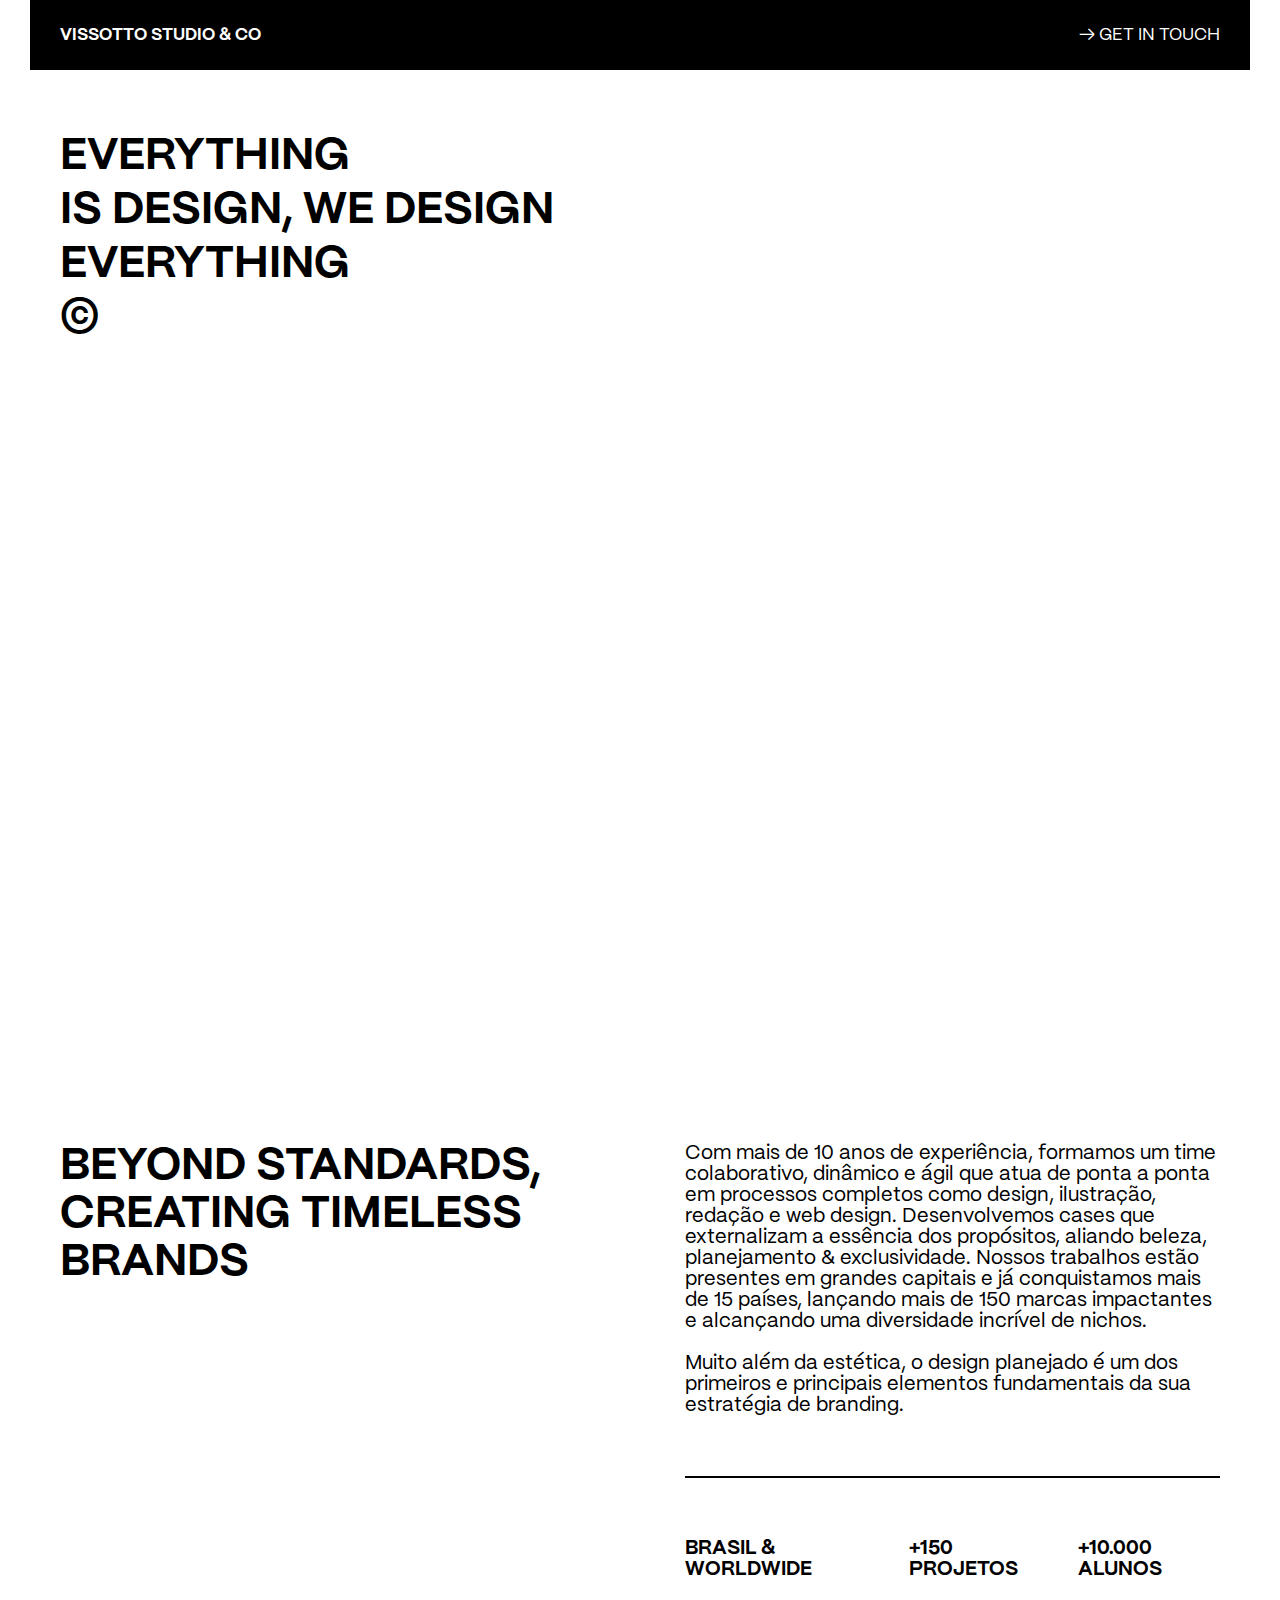
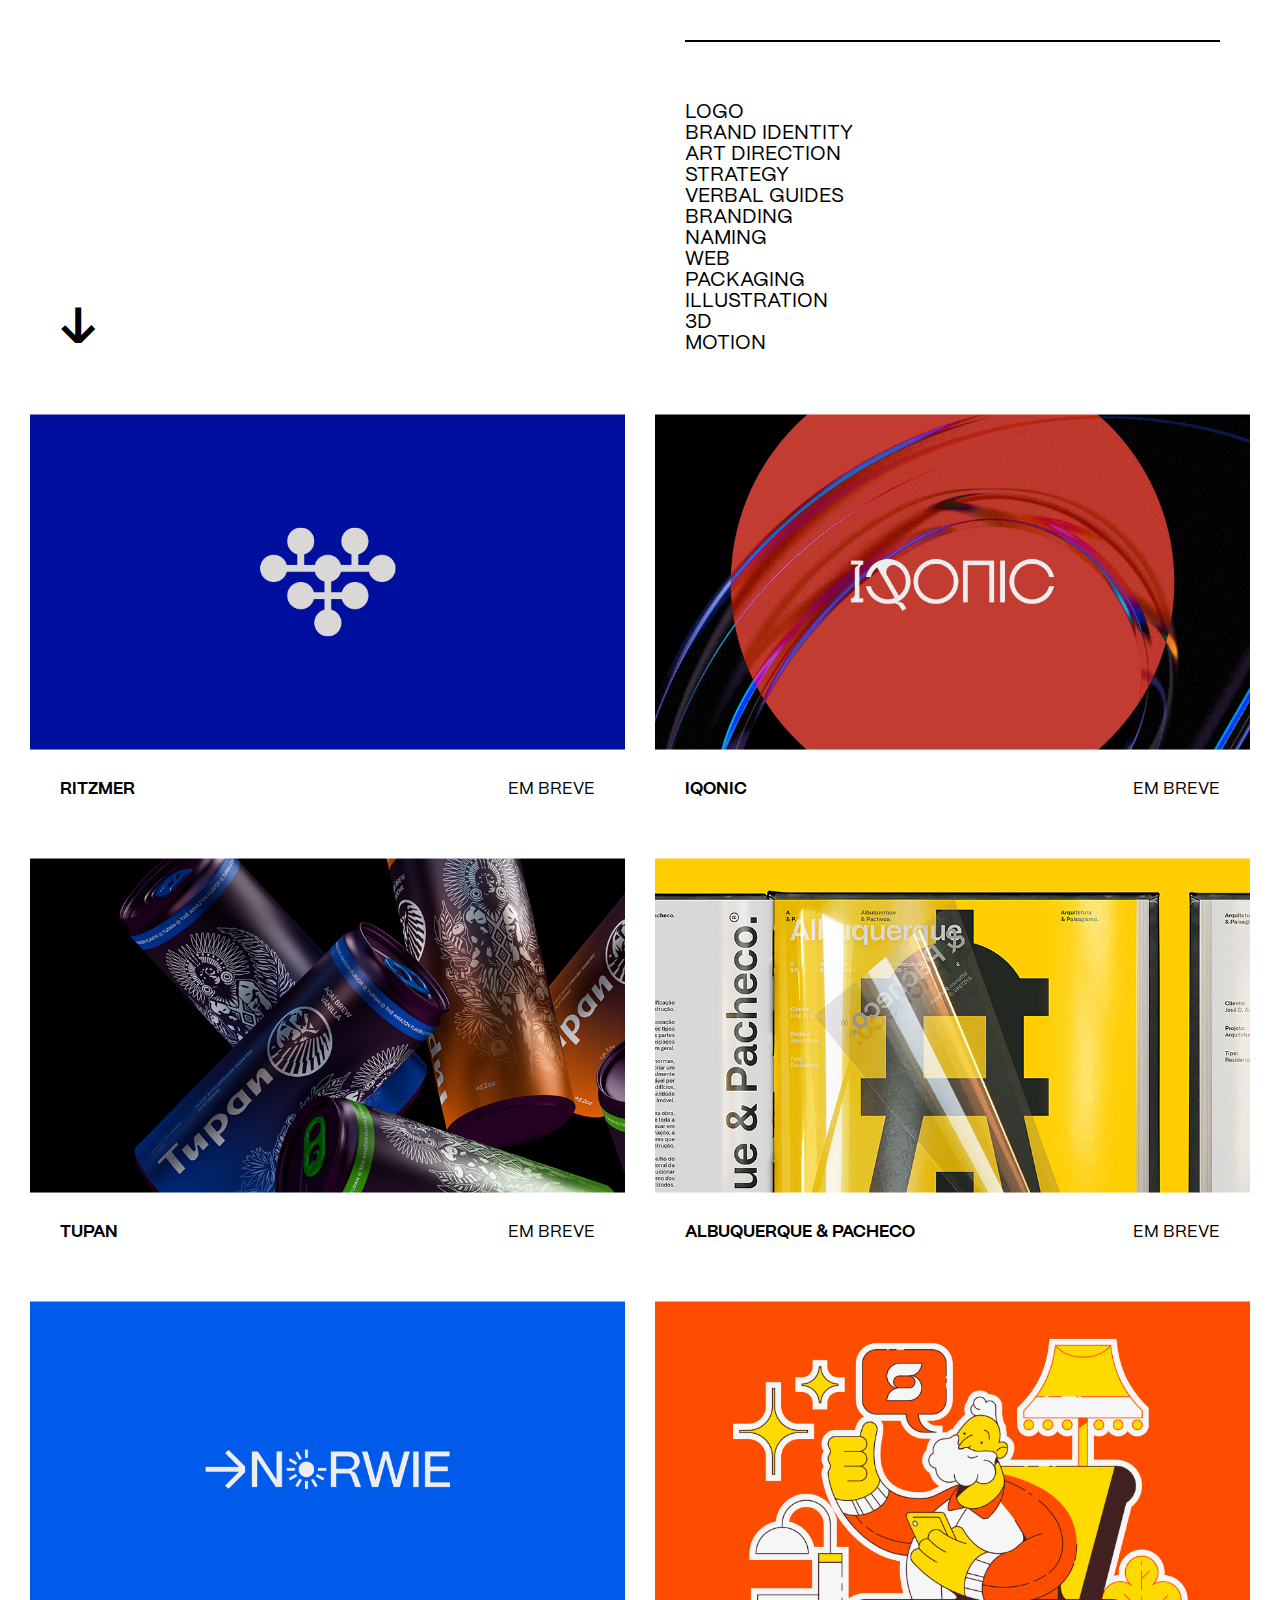
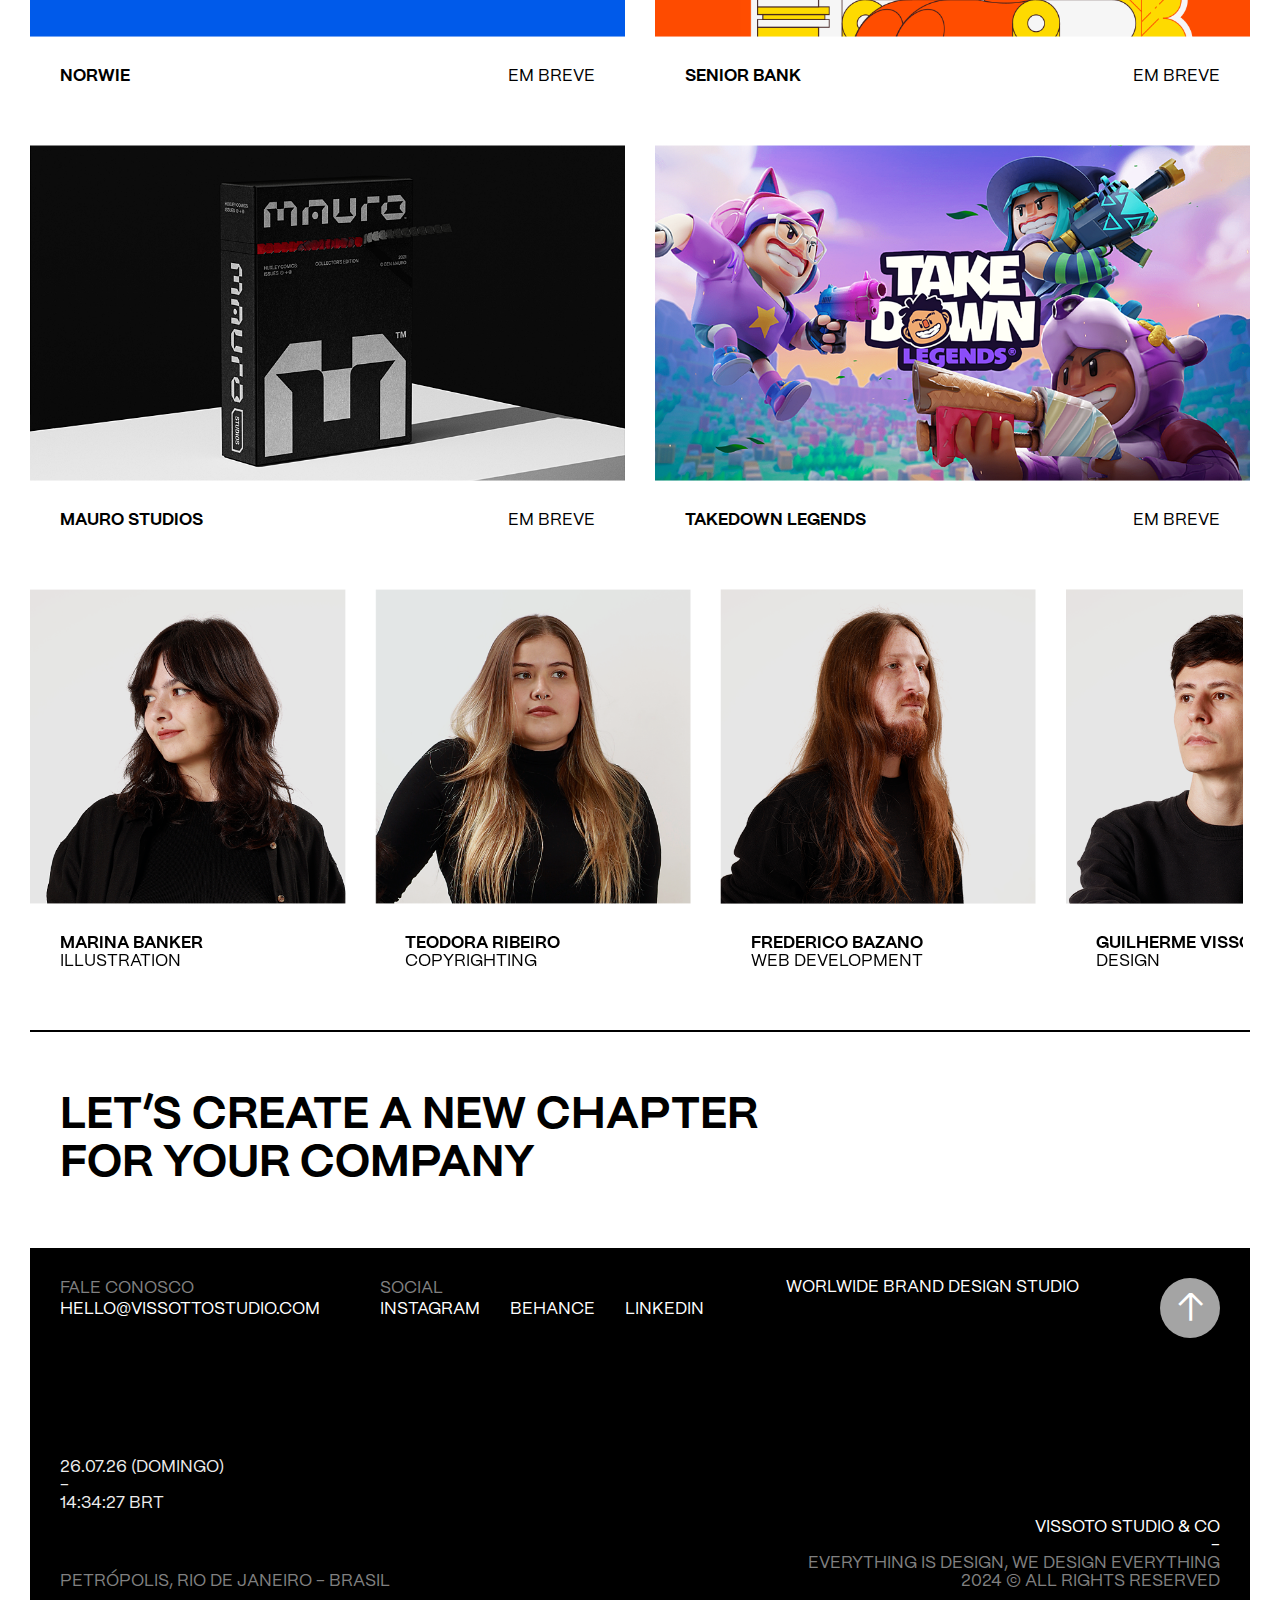
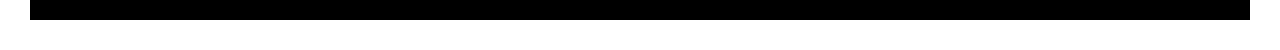
==== index.html @ 9b965f46 "first commit" ====
<!doctype html>
<html lang="en">
	<head>
		<meta charset="utf-8" />
		<link rel="icon" href="./favicon.svg" />
		<meta name="viewport" content="width=device-width, initial-scale=1" />
		
		<link href="./_app/immutable/assets/0.Dd5drIlt.css" rel="stylesheet">
		<link href="./_app/immutable/assets/2.xEj_5Vcn.css" rel="stylesheet">
		<link href="./_app/immutable/assets/Footer.Ddz8omQZ.css" rel="stylesheet">
		<link href="./_app/immutable/assets/scrollTopBtn.DDnbb-Qp.css" rel="stylesheet">
		<link href="./_app/immutable/assets/4.nzCKB-WS.css" rel="stylesheet">
		<link href="./_app/immutable/assets/Gallery.CZQzMD-y.css" rel="stylesheet">
		<link rel="modulepreload" href="./_app/immutable/entry/start.BGuRFTHj.js">
		<link rel="modulepreload" href="./_app/immutable/chunks/entry.BE5_c6I1.js">
		<link rel="modulepreload" href="./_app/immutable/chunks/scheduler.Cewbzyqj.js">
		<link rel="modulepreload" href="./_app/immutable/entry/app.oaPYsE4o.js">
		<link rel="modulepreload" href="./_app/immutable/chunks/index.CDFuW_O7.js">
		<link rel="modulepreload" href="./_app/immutable/nodes/0.Bzur7PwJ.js">
		<link rel="modulepreload" href="./_app/immutable/nodes/2.BUv0GotS.js">
		<link rel="modulepreload" href="./_app/immutable/chunks/Footer.DsyY8HlW.js">
		<link rel="modulepreload" href="./_app/immutable/chunks/stores.C_lyvZJN.js">
		<link rel="modulepreload" href="./_app/immutable/nodes/4.DSZ4tYXC.js">
		<link rel="modulepreload" href="./_app/immutable/chunks/each.D6YF6ztN.js">
	</head>
	<body data-sveltekit-preload-data="hover">
		<div style="display: contents">  <link rel="stylesheet" href="https://cdn.jsdelivr.net/npm/swiper@11/swiper-bundle.min.css"> <div class="layout-container svelte-vborya"><header class="gutter max-container svelte-rhr5vy" data-svelte-h="svelte-101wduk"><div class="content gutter svelte-rhr5vy"><div class="logo"><a href="/" class="svelte-rhr5vy"><span class="svelte-rhr5vy">VISSOTTO STUDIO</span> <span class="svelte-rhr5vy">&amp; CO</span></a></div> <div class="right svelte-rhr5vy">   <a href="/#contato" class="svelte-rhr5vy"><span class="no-break svelte-rhr5vy">→ GET IN TOUCH</span></a></div> </div></header> <div class="menu svelte-1ninflx"><div class="wrapper svelte-1ninflx"><div class="content round svelte-1ninflx"><div class="content-top" data-svelte-h="svelte-10xyecz"><a class="styled-link svelte-1ninflx" href="/projetos"><span>PROJECTS</span></a> <a class="styled-link svelte-1ninflx" href="https://www.domestika.org/pt/courses/1612-introducao-ao-design-de-logos-do-briefing-a-apresentacao-final/vissotto" target="_blank"><span>LEARN</span></a></div> <div class="content-bottom svelte-1ninflx"><p class="top svelte-1ninflx" data-svelte-h="svelte-ocef7v">SEND YOUR REQUEST<br>
                    TO THE EMAIL<br>
                    BELOW<br> <a class="styled-link svelte-1ninflx" href="mailto:design@vissottostudio.com"><span>DESIGN@VISSOTTOSTUDIO.COM</span></a></p> <p class="bottom svelte-1ninflx" data-svelte-h="svelte-46jmgu">FOLLOW OUR STUDIO<br> <a class="styled-link svelte-1ninflx" href="https://www.instagram.com/vissotto/" target="_blank"><span>INSTAGRAM</span></a> <a class="styled-link svelte-1ninflx" href="https://www.behance.net/vissotto" target="_blank"><span>BEHANCE</span></a> <a class="styled-link svelte-1ninflx" href="https://www.linkedin.com/in/guivissotto/" target="_blank"><span>LINKEDIN</span></a></p> <div class="back-to-top svelte-1ninflx"><button class="scroll-top svelte-1ninflx" data-svelte-h="svelte-27jqa7">↑</button></div></div></div></div> </div> <main class="gutter max-container"><section class="insert1 gutter svelte-el6yzh" data-svelte-h="svelte-o78j5i"><h1 class="svelte-el6yzh">EVERYTHING <br> <span class="no-break">IS DESIGN</span>, <span class="no-break">WE DESIGN</span> <br> EVERYTHING <br> ©</h1></section>  <section class="hero svelte-ufcug9"><img src="/assets/home/hero/01.png" alt="" class="svelte-ufcug9 active"><img src="/assets/home/hero/02.png" alt="" class="svelte-ufcug9"><img src="/assets/home/hero/03.png" alt="" class="svelte-ufcug9"><img src="/assets/home/hero/04.png" alt="" class="svelte-ufcug9"><img src="/assets/home/hero/05.png" alt="" class="svelte-ufcug9"> </section>  <section class="infocard svelte-el6yzh" data-svelte-h="svelte-1fqfzjd"><div class="left svelte-el6yzh"><h2 class="svelte-el6yzh">BEYOND STANDARDS,<br>
            CREATING TIMELESS BRANDS</h2> <span class="arrow svelte-el6yzh">↓</span></div> <div class="right svelte-el6yzh"><p class="svelte-el6yzh">Com mais de 10 anos de experiência, formamos um time colaborativo, dinâmico e ágil que atua de ponta a ponta em processos completos como design, ilustração, redação e web design. Desenvolvemos cases que externalizam a essência dos propósitos, aliando beleza, planejamento &amp; exclusividade. Nossos trabalhos estão presentes em grandes capitais e já conquistamos mais de 15 países, lançando mais de 150 marcas impactantes e alcançando uma diversidade incrível de nichos. <br><br> Muito além da estética, o design planejado é um dos primeiros e principais elementos fundamentais da sua estratégia de branding.</p> <div class="middle svelte-el6yzh"><span class="svelte-el6yzh">BRASIL &amp; WORLDWIDE</span> <span class="svelte-el6yzh">+150 PROJETOS</span> <span class="svelte-el6yzh">+10.000 ALUNOS</span></div> <ul class="services svelte-el6yzh"><li>LOGO</li> <li>BRAND IDENTITY</li> <li>ART DIRECTION</li> <li>STRATEGY</li> <li>VERBAL GUIDES</li> <li>BRANDING</li> <li>NAMING</li> <li>WEB</li> <li>PACKAGING</li> <li>ILLUSTRATION</li> <li>3D</li> <li>MOTION</li></ul></div></section>   <section class="featured svelte-el6yzh">  <ul class="featured-grid svelte-el6yzh"><li><div class="images svelte-el6yzh"><img src="/assets/home/featured/Ritzmer_01.png" alt="" class="svelte-el6yzh"> <img src="/assets/home/featured/Ritzmer_02.png" alt="" class="svelte-el6yzh"></div> <div class="bottom svelte-el6yzh"><strong>RITZMER</strong> <span data-svelte-h="svelte-tm7ihq">EM BREVE</span></div> </li><li><div class="images svelte-el6yzh"><img src="/assets/home/featured/Iqonic_01.png" alt="" class="svelte-el6yzh"> <img src="/assets/home/featured/Iqonic_02.png" alt="" class="svelte-el6yzh"></div> <div class="bottom svelte-el6yzh"><strong>IQONIC</strong> <span data-svelte-h="svelte-tm7ihq">EM BREVE</span></div> </li><li><div class="images svelte-el6yzh"><img src="/assets/home/featured/Tupan_01.png" alt="" class="svelte-el6yzh"> <img src="/assets/home/featured/Tupan_02.png" alt="" class="svelte-el6yzh"></div> <div class="bottom svelte-el6yzh"><strong>TUPAN</strong> <span data-svelte-h="svelte-tm7ihq">EM BREVE</span></div> </li><li><div class="images svelte-el6yzh"><img src="/assets/home/featured/Albuquerque_01.png" alt="" class="svelte-el6yzh"> <img src="/assets/home/featured/Albuquerque_02.png" alt="" class="svelte-el6yzh"></div> <div class="bottom svelte-el6yzh"><strong>ALBUQUERQUE &amp; PACHECO</strong> <span data-svelte-h="svelte-tm7ihq">EM BREVE</span></div> </li><li><div class="images svelte-el6yzh"><img src="/assets/home/featured/Norwie_01.png" alt="" class="svelte-el6yzh"> <img src="/assets/home/featured/Norwie_02.png" alt="" class="svelte-el6yzh"></div> <div class="bottom svelte-el6yzh"><strong>NORWIE</strong> <span data-svelte-h="svelte-tm7ihq">EM BREVE</span></div> </li><li><div class="images svelte-el6yzh"><img src="/assets/home/featured/Senior_01.png" alt="" class="svelte-el6yzh"> <img src="/assets/home/featured/Senior_02.png" alt="" class="svelte-el6yzh"></div> <div class="bottom svelte-el6yzh"><strong>SENIOR BANK</strong> <span data-svelte-h="svelte-tm7ihq">EM BREVE</span></div> </li><li><div class="images svelte-el6yzh"><img src="/assets/home/featured/Mauro_01.png" alt="" class="svelte-el6yzh"> <img src="/assets/home/featured/Mauro_02.png" alt="" class="svelte-el6yzh"></div> <div class="bottom svelte-el6yzh"><strong>MAURO STUDIOS</strong> <span data-svelte-h="svelte-tm7ihq">EM BREVE</span></div> </li><li><div class="images svelte-el6yzh"><img src="/assets/home/featured/TDL_01.png" alt="" class="svelte-el6yzh"> <img src="/assets/home/featured/TDL_02.png" alt="" class="svelte-el6yzh"></div> <div class="bottom svelte-el6yzh"><strong>TAKEDOWN LEGENDS</strong> <span data-svelte-h="svelte-tm7ihq">EM BREVE</span></div> </li></ul> </section>  <section class="carousel svelte-el6yzh"><div class="container svelte-el6yzh"><swiper-container init="false" class="swiper-wrapper" data-svelte-h="svelte-13vwdz8"><swiper-slide><img src="/assets/home/staff/Vissotto.png" alt="" class="svelte-1t6i3l7"> <p class="svelte-1t6i3l7"><strong>GUILHERME VISSOTTO</strong><br>DESIGN</p></swiper-slide> <swiper-slide><img src="/assets/home/staff/Marina.png" alt="" class="svelte-1t6i3l7"> <p class="svelte-1t6i3l7"><strong>MARINA BANKER</strong><br>ILLUSTRATION</p></swiper-slide> <swiper-slide><img src="/assets/home/staff/Teo.png" alt="" class="svelte-1t6i3l7"> <p class="svelte-1t6i3l7"><strong>TEODORA RIBEIRO</strong><br>COPYRIGHTING</p></swiper-slide> <swiper-slide><img src="/assets/home/staff/Fred.png" alt="" class="svelte-1t6i3l7"> <p class="svelte-1t6i3l7"><strong>FREDERICO BAZANO</strong><br>WEB DEVELOPMENT</p></swiper-slide> <swiper-slide><img src="/assets/home/staff/Vissotto.png" alt="" class="svelte-1t6i3l7"> <p class="svelte-1t6i3l7"><strong>GUILHERME VISSOTTO</strong><br>DESIGN</p></swiper-slide> <swiper-slide><img src="/assets/home/staff/Marina.png" alt="" class="svelte-1t6i3l7"> <p class="svelte-1t6i3l7"><strong>MARINA BANKER</strong><br>ILLUSTRATION</p></swiper-slide> <swiper-slide><img src="/assets/home/staff/Teo.png" alt="" class="svelte-1t6i3l7"> <p class="svelte-1t6i3l7"><strong>TEODORA RIBEIRO</strong><br>COPYRIGHTING</p></swiper-slide> <swiper-slide><img src="/assets/home/staff/Fred.png" alt="" class="svelte-1t6i3l7"> <p class="svelte-1t6i3l7"><strong>FREDERICO BAZANO</strong><br>WEB DEVELOPMENT</p></swiper-slide> </swiper-container></div></section> <section class="ending svelte-el6yzh" data-svelte-h="svelte-jsev4u"><div class="container svelte-el6yzh"><p class="svelte-el6yzh">LET’S CREATE A NEW CHAPTER<br class="desktop-only">
            FOR YOUR COMPANY</p></div> </section></main> <footer class="gutter max-container svelte-1jha8d8" id="contato"><div class="footer-content-wrapper svelte-1jha8d8"><div class="footer-content svelte-1jha8d8"><div class="top svelte-1jha8d8"><div class="contato svelte-1jha8d8" data-svelte-h="svelte-16qg5pu"><div><h2 class="svelte-1jha8d8">FALE CONOSCO</h2> <p class="svelte-1jha8d8"><a href="mailto:hello@vissottostudio.com">HELLO@VISSOTTOSTUDIO.COM</a></p></div> <div><h2 class="svelte-1jha8d8">SOCIAL</h2> <p class="svelte-1jha8d8"><a href="https://www.instagram.com/vissotto" target="_blank">INSTAGRAM</a> <a href="https://www.behance.net/vissotto" target="_blank">BEHANCE</a> <a href="https://www.linkedin.com/in/guivissotto/" target="_blank">LINKEDIN</a></p></div></div> <p class="center desktop-only svelte-1jha8d8" data-svelte-h="svelte-1t141bx">WORLWIDE BRAND DESIGN STUDIO</p> <div class="back-to-top svelte-1jha8d8"><button class="scroll-top svelte-1mph75o" data-svelte-h="svelte-s9kpxf">↑
</button></div></div> <div class="bottom svelte-1jha8d8"><div class="location svelte-1jha8d8"><div><p class="svelte-3hqel3">10.09.24 (TERÇA)<br class="desktop-only">
        - <br class="desktop-only"> 21:05:06
        BRT</p> </div> <p class="svelte-1jha8d8" data-svelte-h="svelte-1is3fj8">PETRÓPOLIS, RIO DE JANEIRO - BRASIL</p></div> <div class="copy svelte-1jha8d8" data-svelte-h="svelte-6kp5ay"><p class="svelte-1jha8d8">VISSOTO STUDIO &amp; CO<br>
                        - <br> <span class="svelte-1jha8d8"><span class="svelte-1jha8d8">EVERYTHING IS DESIGN,</span> <span class="svelte-1jha8d8">WE DESIGN EVERYTHING</span><br>
                            2024 © ALL RIGHTS RESERVED</span></p></div></div></div></div> </footer> </div> 
			
			<script>
				{
					__sveltekit_e8zq8h = {
						base: new URL(".", location).pathname.slice(0, -1)
					};

					const element = document.currentScript.parentElement;

					const data = [{"type":"data","data":{projects:[{slug:"albuquerqueepacheco",titulo:"ALBUQUERQUE & PACHECO",setor:"Arquitetura",pais:"Brasil",ano:"2022","serviços":["Identidade Visual","Branding"],tags:["Branding","Design","UX/UI"],membros:[{titulo:"Direção & Design",nome:"Guilherme Vissotto"},{titulo:"Branding",nome:"Guilherme Vissotto"}],thumbnail:"thumbnail.jpg",conteudo:[{type:"image",url:"/projects/albuquerqueepacheco/01.jpg"},{type:"md",html:"\u003Ch1 id=\"desconstruirobvioereconstruirconceitos\">Desconstruir o óbvio e reconstruir conceitos.\u003C/h1>\n\u003Ch2 id=\"umsubtitulo\">um sub-titulo\u003C/h2>\n\u003Cp>Sempre tive interesse em cases para studios de arquitetura pela base artística e a liberdade estética que a combinação com o design nos proporciona. O studio Albuquerque &amp; Pacheco, localizado em Parnaíba - PI, veio até mim com o conceito do farol, característico de sua cidade. Mas, como transformar um símbolo em algo funcional e novo?\u003C/p>\n\u003Cp>Com esse desafio em mãos, combinei o compasso e o farol de forma sutil, criando um símbolo com a estética necessária para uma identidade disruptiva, minimalista e artística. O design também nos proporciona coincidências \"mágicas\". A&amp;P, iniciais de Albuquerque &amp; Pacheco, também iniciais de Arquitetura &amp; Paisagismo. Nada seria melhor do que uma assinatura que representasse o studio de forma completa.\u003C/p>\n\u003Cp>\u003Ca href=\"https://google.com\">isso é um link\u003C/a> e \u003Cstrong>isso está em bold\u003C/strong>\u003C/p>"},{type:"image",url:"/projects/albuquerqueepacheco/03.jpg"},{type:"image",url:"/projects/albuquerqueepacheco/04.jpg"},{type:"md",html:"\u003Cdiv style=\"padding:56.25% 0 0 0;position:relative;\" class=\"video-holder\">\u003Ciframe src=\"https://player.vimeo.com/video/992419705?h=a8bb067172&background=1&autoplay=1&loop=1&title=0&byline=0&portrait=0\" style=\"position:absolute;top:0;left:0;width:100%;height:100%;\" frameborder=\"0\" allow=\"autoplay; fullscreen; picture-in-picture\" allowfullscreen>\u003C/iframe>\u003C/div>\n\u003Cscript src=\"https://player.vimeo.com/api/player.js\">\u003C/script>"}]}]},"uses":{},"slash":"always"},null,null];

					Promise.all([
						import("./_app/immutable/entry/start.BGuRFTHj.js"),
						import("./_app/immutable/entry/app.oaPYsE4o.js")
					]).then(([kit, app]) => {
						kit.start(app, element, {
							node_ids: [0, 2, 4],
							data,
							form: null,
							error: null
						});
					});
				}
			</script>
		</div>
	</body>
</html>
---- _app/immutable/assets/0.Dd5drIlt.css ----
@font-face{font-family:PPMori;src:url(../../../assets/fonts/ppmori/PPMori-Regular.otf);font-weight:400}@font-face{font-family:PPMori;src:url(../../../assets/fonts/ppmori/PPMori-Medium.otf);font-weight:500}@font-face{font-family:PPMori;src:url(../../../assets/fonts/ppmori/PPMori-SemiBold.otf);font-weight:600}@font-face{font-family:PPMori;src:url(../../../assets/fonts/ppmori/PPMori-Bold.otf);font-weight:700}body,p,ul,li,h1,h2,h3,h4,h5,h6 button{padding:0;margin:0}a{color:inherit;text-decoration:none}li{list-style:none}input,select,option,button{font-family:inherit}button{padding:0;margin:0;border:none;background:none;display:block;color:inherit}:root{--font: "PPMori", sans-serif;--background: #FFFFFF;--text: #000;--lgray: #A4A4A4;--gray: #808080;--gutter: 30px;font-size:17px}@media (max-width: 991px){:root{--gutter: 20px;font-size:13px}}html{scroll-behavior:smooth}body::-webkit-scrollbar{width:8px}body::-webkit-scrollbar-track{-webkit-box-shadow:inset 0 0 6px rgba(0,0,0,.3)}body::-webkit-scrollbar-thumb{background-color:#a9a9a9}body{background-color:var(--background);font-family:var(--font);color:var(--text);max-width:100vw}input{max-width:100%;box-sizing:border-box}.gutter{padding:0 var(--gutter)}.max-container{width:100%;max-width:1920px;box-sizing:border-box;margin:0 auto}.round{overflow:hidden;border-radius:20px}.top-round{overflow:hidden;border-radius:20px 20px 0 0}@media (min-width: 992px){.mobile-only{display:none}}@media (max-width: 991px){.desktop-only{display:none}}.no-break{white-space:nowrap}
---- _app/immutable/assets/2.xEj_5Vcn.css ----
.layout-container.svelte-vborya{display:grid;grid-template-columns:1fr;grid-template-rows:auto 1fr auto;min-height:100dvh}
---- _app/immutable/assets/Footer.Ddz8omQZ.css ----
ul.svelte-121u5ym.svelte-121u5ym{display:flex;flex-grow:1;justify-content:space-between;align-items:center;gap:var(--gutter);padding:0 var(--gutter)}ul.svelte-121u5ym a.svelte-121u5ym{display:block}ul.svelte-121u5ym li.active a.svelte-121u5ym{color:var(--background)}ul.svelte-121u5ym li.svelte-121u5ym:last-child{margin-left:auto}button.svelte-j8t1yc.svelte-j8t1yc{font-size:inherit;line-height:inherit;cursor:pointer;white-space:nowrap}button.en.svelte-j8t1yc .en.svelte-j8t1yc,button.pt.svelte-j8t1yc .pt.svelte-j8t1yc{color:#fff}button.pt.svelte-j8t1yc .arrow.svelte-j8t1yc{transform:rotate(180deg)}button.svelte-j8t1yc .arrow.svelte-j8t1yc{display:inline-block}.menu.svelte-1ninflx.svelte-1ninflx{position:fixed;top:0;left:0;right:0;bottom:0;z-index:5;padding:var(--gutter);padding-top:54px;background-color:#fff0;transition:.3s ease-out;pointer-events:none}@media (min-width: 992px){.menu.svelte-1ninflx.svelte-1ninflx{display:none}}.menu.svelte-1ninflx .wrapper.svelte-1ninflx{height:100%;width:100%;overflow-y:auto;transition:.3s ease-out}.menu.svelte-1ninflx .wrapper .content.svelte-1ninflx{transform:translateY(-100%);background-color:#000;color:#fff;min-height:100%;min-width:100%;pointer-events:all;transition:.3s ease-out;padding:var(--gutter);box-sizing:border-box;display:flex;flex-direction:column;justify-content:space-between;gap:var(--gutter);border-radius:0 0 var(--gutter) var(--gutter)}.menu.svelte-1ninflx .wrapper .content .content-top a.svelte-1ninflx{display:block;font-size:22px;font-weight:700;margin-bottom:5px}.menu.svelte-1ninflx .wrapper .content .content-bottom.svelte-1ninflx{display:grid;grid-template-columns:1fr auto;gap:var(--gutter);color:var(--gray);font-weight:600}.menu.svelte-1ninflx .wrapper .content .content-bottom a.svelte-1ninflx{color:#fff;white-space:nowrap}.menu.svelte-1ninflx .wrapper .content .content-bottom .top.svelte-1ninflx{grid-area:1/1/2/3}.menu.svelte-1ninflx .wrapper .content .content-bottom .bottom.svelte-1ninflx{grid-area:2/1/3/2}.menu.svelte-1ninflx .wrapper .content .content-bottom .bottom a.svelte-1ninflx{margin-right:var(--gutter)}.menu.svelte-1ninflx .wrapper .content .content-bottom .back-to-top.svelte-1ninflx{grid-area:1/2/3/3;align-self:flex-end}.menu.svelte-1ninflx .wrapper .content .content-bottom .back-to-top button.scroll-top.svelte-1ninflx{width:40px;height:40px;font-size:22px;color:#fff;background-color:#ffffff80;border-radius:30px;cursor:pointer}.menu.open.svelte-1ninflx.svelte-1ninflx{background-color:#fff}.menu.open.svelte-1ninflx .wrapper .content.svelte-1ninflx{transform:translateY(0)}header.svelte-rhr5vy.svelte-rhr5vy{position:sticky;top:0;z-index:50}header.svelte-rhr5vy>.content.svelte-rhr5vy{color:var(--gray);color:var(--background);background-color:var(--text);display:grid;grid-template-columns:1fr 1fr;align-items:center;line-height:1em;gap:var(--gutter);padding-top:27px;padding-bottom:26px;display:flex;justify-content:space-between}@media (max-width: 991px){header.svelte-rhr5vy>.content.svelte-rhr5vy{padding-top:20px;padding-bottom:20px;grid-template-columns:1fr auto}}header.svelte-rhr5vy .logo a.svelte-rhr5vy{color:var(--background);font-weight:700;padding:12px 0}header.svelte-rhr5vy .logo a span.svelte-rhr5vy{display:inline-block}header.svelte-rhr5vy .right.svelte-rhr5vy{display:flex;align-items:center;gap:calc(var(--gutter) * 2)}@media (max-width: 330px){header.svelte-rhr5vy .right.svelte-rhr5vy{display:none}}p.svelte-3hqel3{color:#ededed}footer.svelte-1jha8d8.svelte-1jha8d8.svelte-1jha8d8{margin-bottom:var(--gutter);margin-top:var(--gutter)}footer.svelte-1jha8d8 .footer-content-wrapper.svelte-1jha8d8.svelte-1jha8d8{color:var(--background);background-color:var(--text);box-sizing:border-box}footer.svelte-1jha8d8 .footer-content-wrapper .footer-content.svelte-1jha8d8.svelte-1jha8d8{box-sizing:border-box;padding:var(--gutter)}footer.svelte-1jha8d8 .footer-content-wrapper .footer-content .top.svelte-1jha8d8.svelte-1jha8d8{display:flex;align-items:flex-start;justify-content:space-between;gap:var(--gutter);margin-bottom:120px;position:relative}@media (max-width: 991px){footer.svelte-1jha8d8 .footer-content-wrapper .footer-content .top.svelte-1jha8d8.svelte-1jha8d8{margin-bottom:75px}}footer.svelte-1jha8d8 .footer-content-wrapper .footer-content .top .contato.svelte-1jha8d8.svelte-1jha8d8{display:flex;gap:calc(var(--gutter) * 2);line-height:1.2em}@media (max-width: 991px){footer.svelte-1jha8d8 .footer-content-wrapper .footer-content .top .contato.svelte-1jha8d8.svelte-1jha8d8{flex-direction:column;line-height:1.5em}}footer.svelte-1jha8d8 .footer-content-wrapper .footer-content .top .contato h2.svelte-1jha8d8.svelte-1jha8d8{font-size:1rem;font-weight:400;color:var(--gray)}footer.svelte-1jha8d8 .footer-content-wrapper .footer-content .top .contato p.svelte-1jha8d8.svelte-1jha8d8{display:flex;gap:var(--gutter);align-items:center;justify-content:start}@media (max-width: 991px){footer.svelte-1jha8d8 .footer-content-wrapper .footer-content .top .back-to-top.svelte-1jha8d8.svelte-1jha8d8{position:absolute;right:0;top:0}}footer.svelte-1jha8d8 .footer-content-wrapper .footer-content .bottom.svelte-1jha8d8.svelte-1jha8d8{display:flex;justify-content:space-between;align-items:flex-end;gap:var(--gutter)}@media (max-width: 991px){footer.svelte-1jha8d8 .footer-content-wrapper .footer-content .bottom.svelte-1jha8d8.svelte-1jha8d8{display:block}}@media (max-width: 991px){footer.svelte-1jha8d8 .footer-content-wrapper .footer-content .bottom .location.svelte-1jha8d8.svelte-1jha8d8{margin-bottom:37px}}footer.svelte-1jha8d8 .footer-content-wrapper .footer-content .bottom .location p.svelte-1jha8d8.svelte-1jha8d8{margin-top:60px;color:var(--gray)}@media (max-width: 991px){footer.svelte-1jha8d8 .footer-content-wrapper .footer-content .bottom .location p.svelte-1jha8d8.svelte-1jha8d8{margin-top:20px}}footer.svelte-1jha8d8 .footer-content-wrapper .footer-content .bottom .copy.svelte-1jha8d8.svelte-1jha8d8{text-align:right}@media (max-width: 991px){footer.svelte-1jha8d8 .footer-content-wrapper .footer-content .bottom .copy.svelte-1jha8d8.svelte-1jha8d8{text-align:left}}footer.svelte-1jha8d8 .footer-content-wrapper .footer-content .bottom .copy span.svelte-1jha8d8.svelte-1jha8d8{color:var(--gray)}footer.svelte-1jha8d8 .footer-content-wrapper .footer-content .bottom .copy span.svelte-1jha8d8>span.svelte-1jha8d8{white-space:nowrap}
---- _app/immutable/assets/scrollTopBtn.DDnbb-Qp.css ----
button.scroll-top.svelte-1mph75o{width:60px;height:60px;color:#fff;background-color:var(--lgray);border-radius:30px;font-size:35px;cursor:pointer}@media (max-width: 991px){button.scroll-top.svelte-1mph75o{width:40px;height:40px;font-size:22px}}
---- _app/immutable/assets/4.nzCKB-WS.css ----
img.svelte-1t6i3l7{width:100%;display:block;height:auto;pointer-events:none}p.svelte-1t6i3l7{padding:var(--gutter)}section.hero.svelte-ufcug9.svelte-ufcug9{position:relative;margin-bottom:var(--gutter)}@media (min-width: 992px){section.hero.svelte-ufcug9.svelte-ufcug9{aspect-ratio:1860/1048}}@media (max-width: 991px){section.hero.svelte-ufcug9.svelte-ufcug9{width:100%;aspect-ratio:1}}section.hero.svelte-ufcug9 img.svelte-ufcug9{position:absolute;top:0;right:0;bottom:0;left:0;width:100%;height:100%;object-fit:cover;object-position:center;opacity:0;isolation:isolate;display:block;pointer-events:none;animation:svelte-ufcug9-next 5s infinite step-end;animation-fill-mode:forwards}section.hero.svelte-ufcug9 img.svelte-ufcug9:nth-child(1){animation-delay:0s}section.hero.svelte-ufcug9 img.svelte-ufcug9:nth-child(2){animation-delay:1s}section.hero.svelte-ufcug9 img.svelte-ufcug9:nth-child(3){animation-delay:2s}section.hero.svelte-ufcug9 img.svelte-ufcug9:nth-child(4){animation-delay:3s}section.hero.svelte-ufcug9 img.svelte-ufcug9:nth-child(5){animation-delay:4s}@keyframes svelte-ufcug9-next{0%{opacity:1}20%{opacity:0}}section.insert1.svelte-el6yzh.svelte-el6yzh{padding-top:60px;padding-bottom:50px}@media (max-width: 991px){section.insert1.svelte-el6yzh.svelte-el6yzh{padding-top:40px;padding-bottom:35px}}section.insert1.svelte-el6yzh h1.svelte-el6yzh{font-weight:700;font-size:45px;line-height:54px}@media (max-width: 991px){section.insert1.svelte-el6yzh h1.svelte-el6yzh{font-size:30px;line-height:36px}}section.infocard.svelte-el6yzh.svelte-el6yzh{display:grid;grid-template-columns:1fr 1fr;gap:var(--gutter);margin-bottom:var(--gutter)}@media (max-width: 991px){section.infocard.svelte-el6yzh.svelte-el6yzh{display:block}}section.infocard.svelte-el6yzh .left.svelte-el6yzh{padding:var(--gutter);display:flex;flex-direction:column;gap:var(--gutter);justify-content:space-between}@media (max-width: 991px){section.infocard.svelte-el6yzh .left.svelte-el6yzh{padding-bottom:0}}section.infocard.svelte-el6yzh .left h2.svelte-el6yzh{font-size:45px;font-weight:700}@media (max-width: 991px){section.infocard.svelte-el6yzh .left h2.svelte-el6yzh{font-size:30px}}section.infocard.svelte-el6yzh .left .arrow.svelte-el6yzh{font-size:45px;font-weight:700}@media (max-width: 991px){section.infocard.svelte-el6yzh .left .arrow.svelte-el6yzh{font-size:30px;display:none}}section.infocard.svelte-el6yzh .right.svelte-el6yzh{padding:var(--gutter);font-size:20px}@media (max-width: 991px){section.infocard.svelte-el6yzh .right.svelte-el6yzh{font-size:17px}}section.infocard.svelte-el6yzh .right p.svelte-el6yzh{padding-bottom:var(--gutter)}section.infocard.svelte-el6yzh .right .middle.svelte-el6yzh{display:flex;align-items:center;justify-content:space-between;padding:calc(2 * var(--gutter)) 0;border-top:2px solid var(--text);border-bottom:2px solid var(--text);margin:var(--gutter) 0;gap:var(--gutter);font-weight:700}@media (max-width: 991px){section.infocard.svelte-el6yzh .right .middle.svelte-el6yzh{display:none}}section.infocard.svelte-el6yzh .right .middle span.svelte-el6yzh:nth-child(1){margin-right:auto}section.infocard.svelte-el6yzh .right ul.svelte-el6yzh{padding-top:var(--gutter)}@media (max-width: 991px){section.infocard.svelte-el6yzh .right ul.svelte-el6yzh{border-top:2px solid var(--text)}}section.carousel.svelte-el6yzh.svelte-el6yzh{display:grid;grid-template-columns:1fr}section.carousel.svelte-el6yzh .container.svelte-el6yzh{max-width:calc(100vw - var(--gutter) * 2.25);overflow:hidden}@media (max-width: 991px){section.insert2 .right.svelte-el6yzh p.svelte-el6yzh{border-bottom:1px solid var(--text);padding-bottom:var(--gutter)}}section.featured.svelte-el6yzh.svelte-el6yzh{margin-bottom:var(--gutter)}section.featured.svelte-el6yzh ul.featured-grid.svelte-el6yzh{display:grid;grid-template-columns:1fr 1fr;gap:var(--gutter)}@media (max-width: 991px){section.featured.svelte-el6yzh ul.featured-grid.svelte-el6yzh{display:block}}section.featured.svelte-el6yzh ul.featured-grid li .images.svelte-el6yzh{display:grid;grid-template-columns:1fr;grid-template-rows:1fr}section.featured.svelte-el6yzh ul.featured-grid li .images img.svelte-el6yzh{grid-area:1/1/2/2;width:100%;height:100%;object-fit:cover;max-width:100%;opacity:1;display:block;pointer-events:none}section.featured.svelte-el6yzh ul.featured-grid li .images img.svelte-el6yzh:nth-child(2){opacity:0}section.featured.svelte-el6yzh ul.featured-grid li .images:hover img.svelte-el6yzh{opacity:0}section.featured.svelte-el6yzh ul.featured-grid li .images:hover img.svelte-el6yzh:nth-child(2){opacity:1}section.featured.svelte-el6yzh ul.featured-grid li .bottom.svelte-el6yzh{padding:var(--gutter);display:flex;justify-content:space-between}section.about .container.svelte-el6yzh .card .top p.svelte-el6yzh{font-weight:700;margin-right:auto}@media (max-width: 991px){section.about .container.svelte-el6yzh .card .top p.svelte-el6yzh{width:100%}}section.ending.svelte-el6yzh.svelte-el6yzh{margin:var(--gutter) 0}section.ending.svelte-el6yzh .container.svelte-el6yzh{border-top:2px solid var(--text);padding:0 var(--gutter);padding-top:calc(2 * var(--gutter))}section.ending.svelte-el6yzh .container p.svelte-el6yzh{font-weight:700;font-size:45px}@media (max-width: 991px){section.ending.svelte-el6yzh .container p.svelte-el6yzh{font-size:30px}}
---- _app/immutable/assets/Gallery.CZQzMD-y.css ----
li.svelte-3vuh52 .thumb.svelte-3vuh52{aspect-ratio:915/514;background-color:var(--color);overflow:hidden}@media (max-width: 991px){li.svelte-3vuh52 .thumb.svelte-3vuh52{aspect-ratio:1;width:100%;max-height:calc(100dvh - 76px)}}li.svelte-3vuh52 .thumb img.svelte-3vuh52{width:100%;height:100%;object-fit:cover}li.svelte-3vuh52 .bottom.svelte-3vuh52{padding-top:var(--gutter);padding-bottom:var(--gutter);display:flex;justify-content:space-between;align-items:flex-start}li.svelte-3vuh52 .bottom h3.svelte-3vuh52{font-weight:600;font-size:inherit;color:#000}li.svelte-3vuh52 .bottom p.svelte-3vuh52{text-align:right}ul.svelte-ivxx1a.svelte-ivxx1a{display:grid;grid-template-columns:repeat(var(--columns, 2),minmax(0,1fr));gap:var(--gutter)}@media (max-width: 991px){ul.svelte-ivxx1a.svelte-ivxx1a{grid-template-columns:1fr}}.show-more.svelte-ivxx1a.svelte-ivxx1a{display:flex;align-items:center;justify-content:center}.show-more.svelte-ivxx1a button.svelte-ivxx1a{background-color:transparent;border:none;color:var(--background);background-color:var(--lgray);width:60px;height:60px;border-radius:50%;font-size:35px;cursor:pointer}
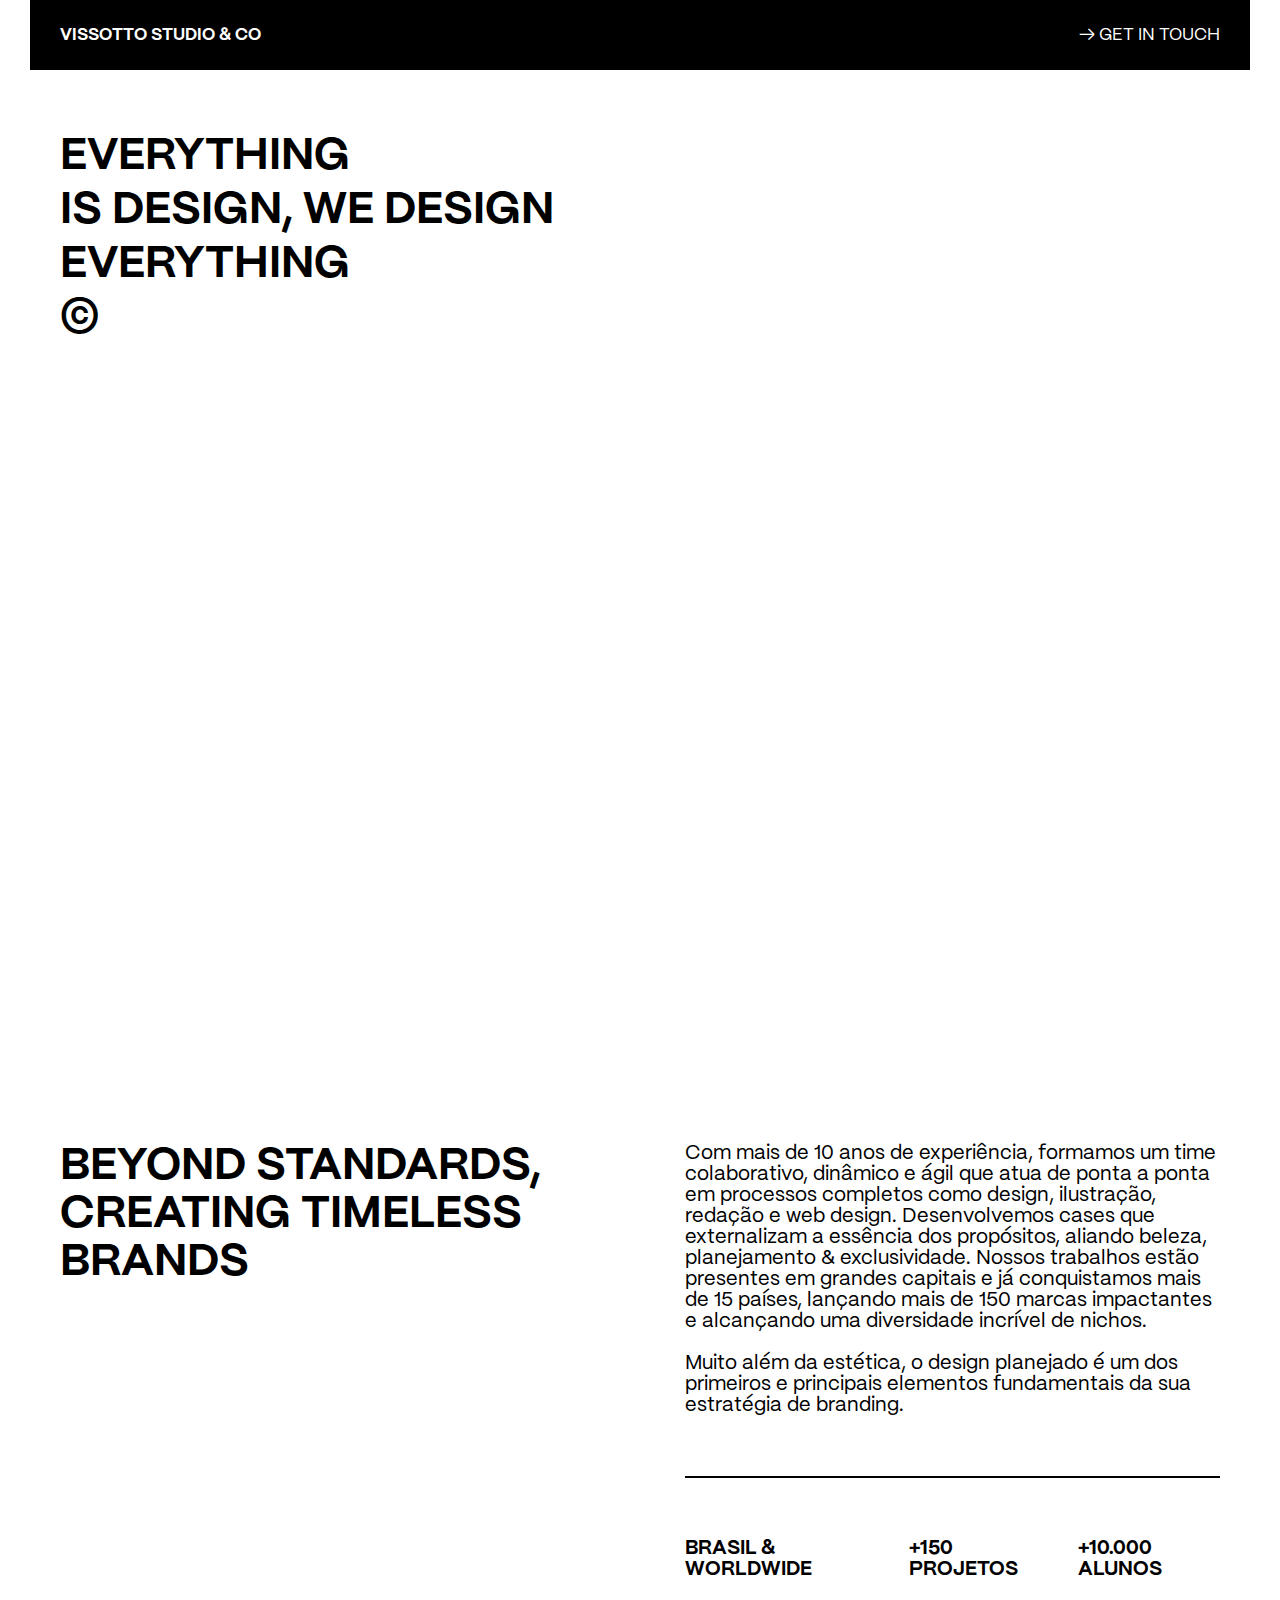
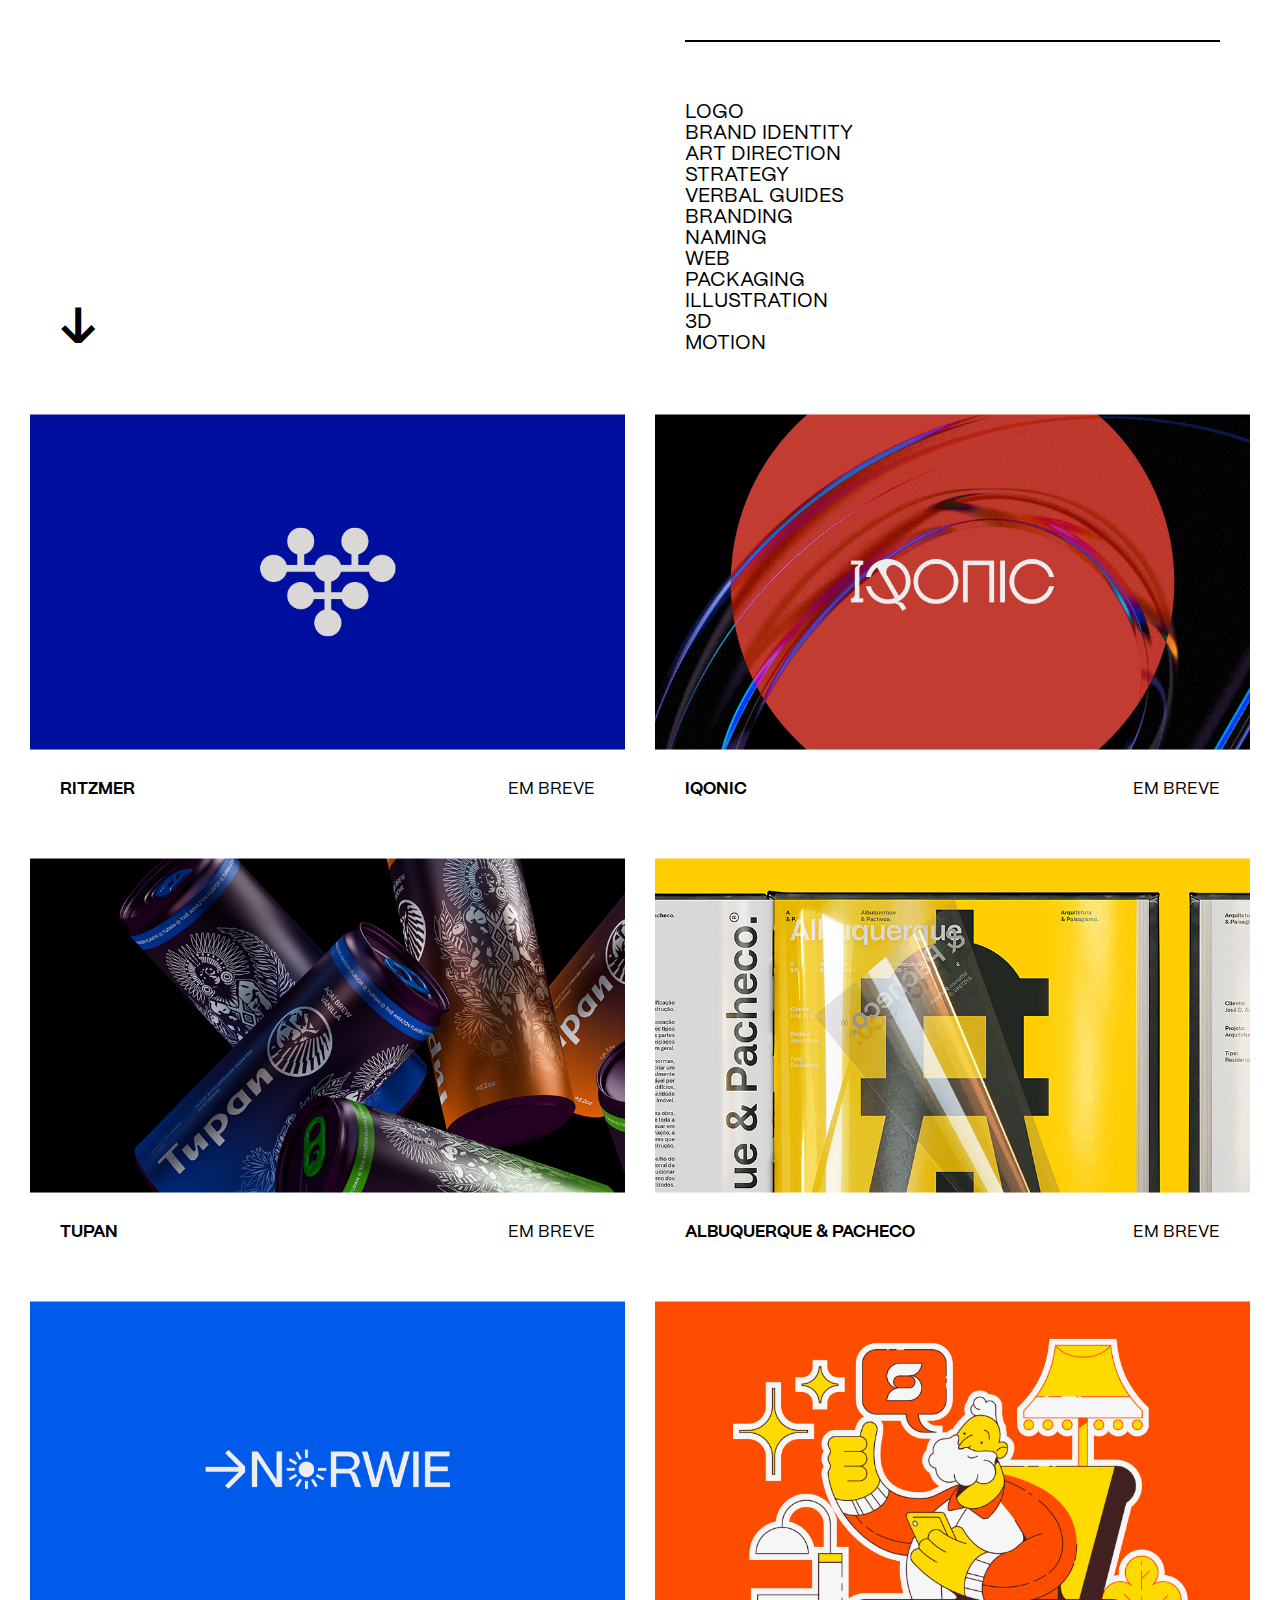
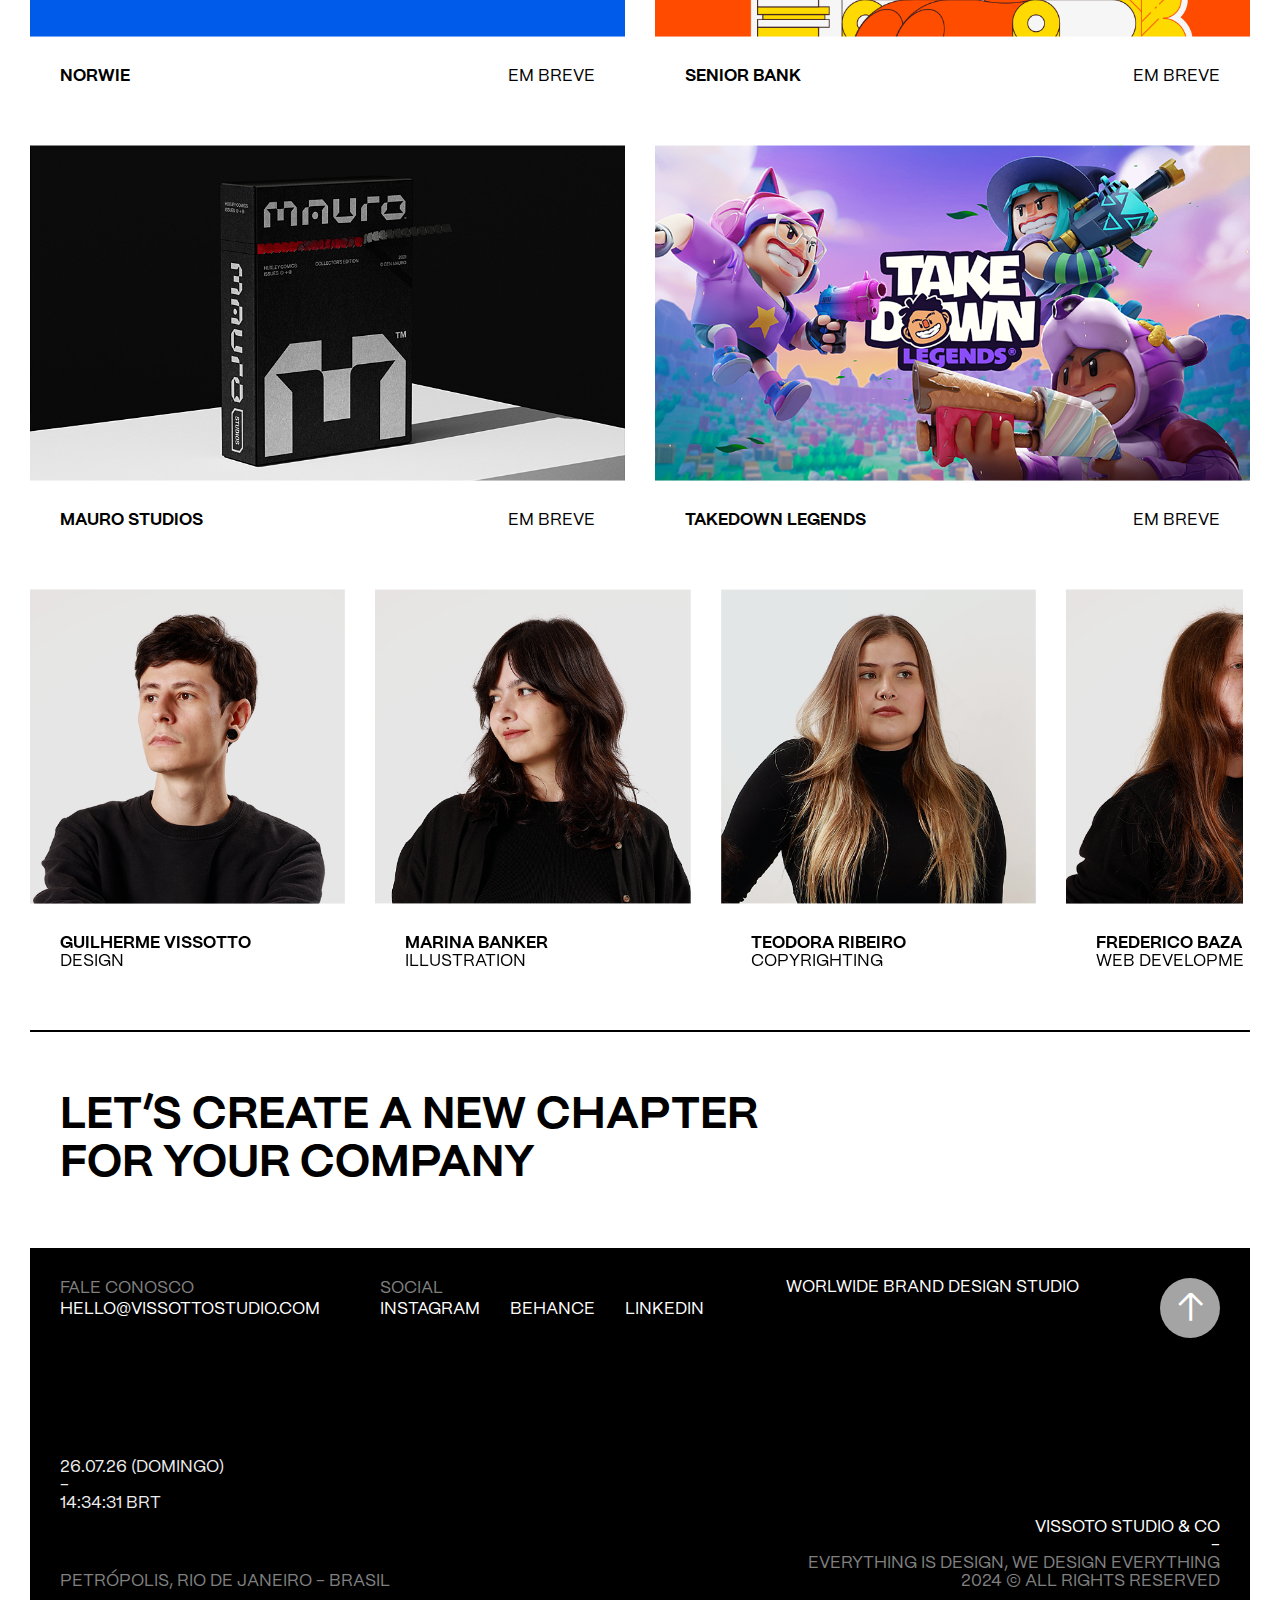
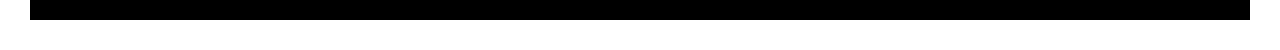
==== commit 2fbb851b: "title" ====
--- a/index.html
+++ b/index.html
@@ -4,7 +4,7 @@
 		<meta charset="utf-8" />
 		<link rel="icon" href="./favicon.svg" />
 		<meta name="viewport" content="width=device-width, initial-scale=1" />
-		
+		<title>VISSOTTO STUDIO & CO</title>
 		<link href="./_app/immutable/assets/0.Dd5drIlt.css" rel="stylesheet">
 		<link href="./_app/immutable/assets/2.xEj_5Vcn.css" rel="stylesheet">
 		<link href="./_app/immutable/assets/Footer.Ddz8omQZ.css" rel="stylesheet">
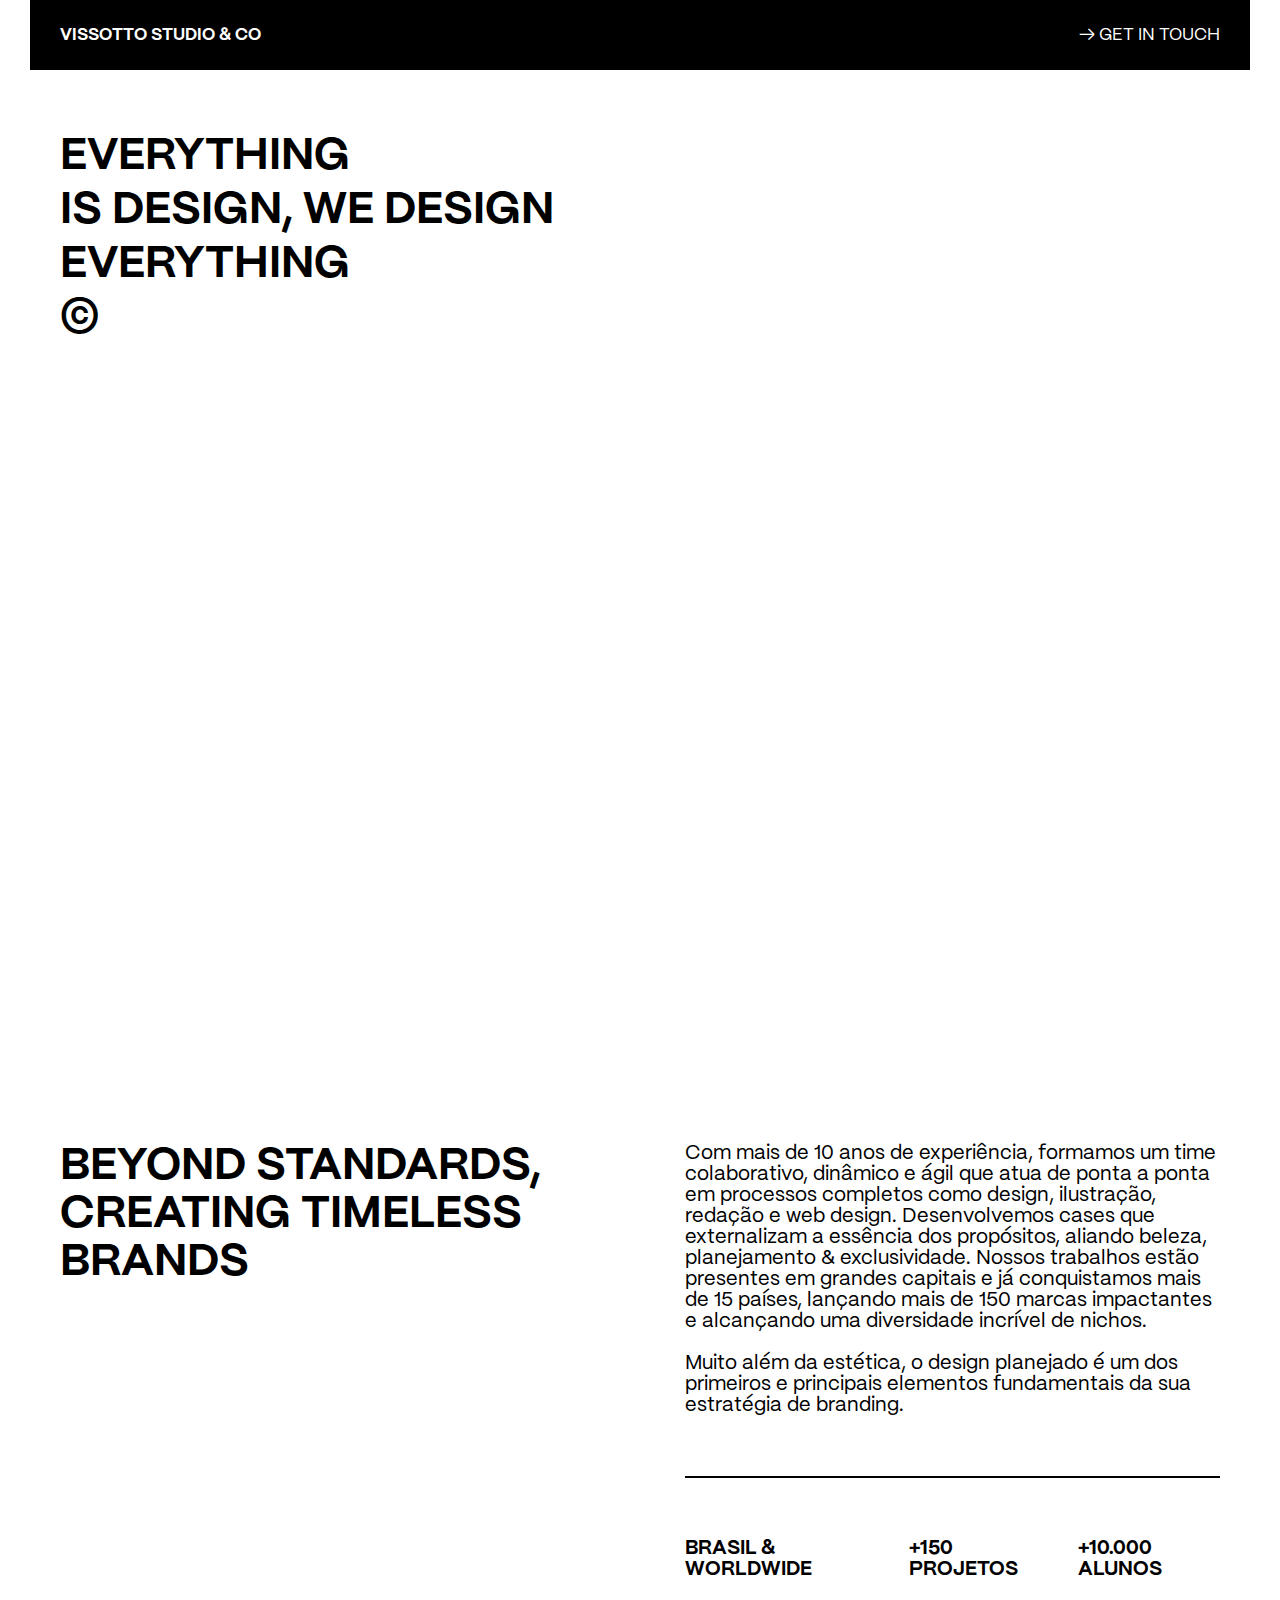
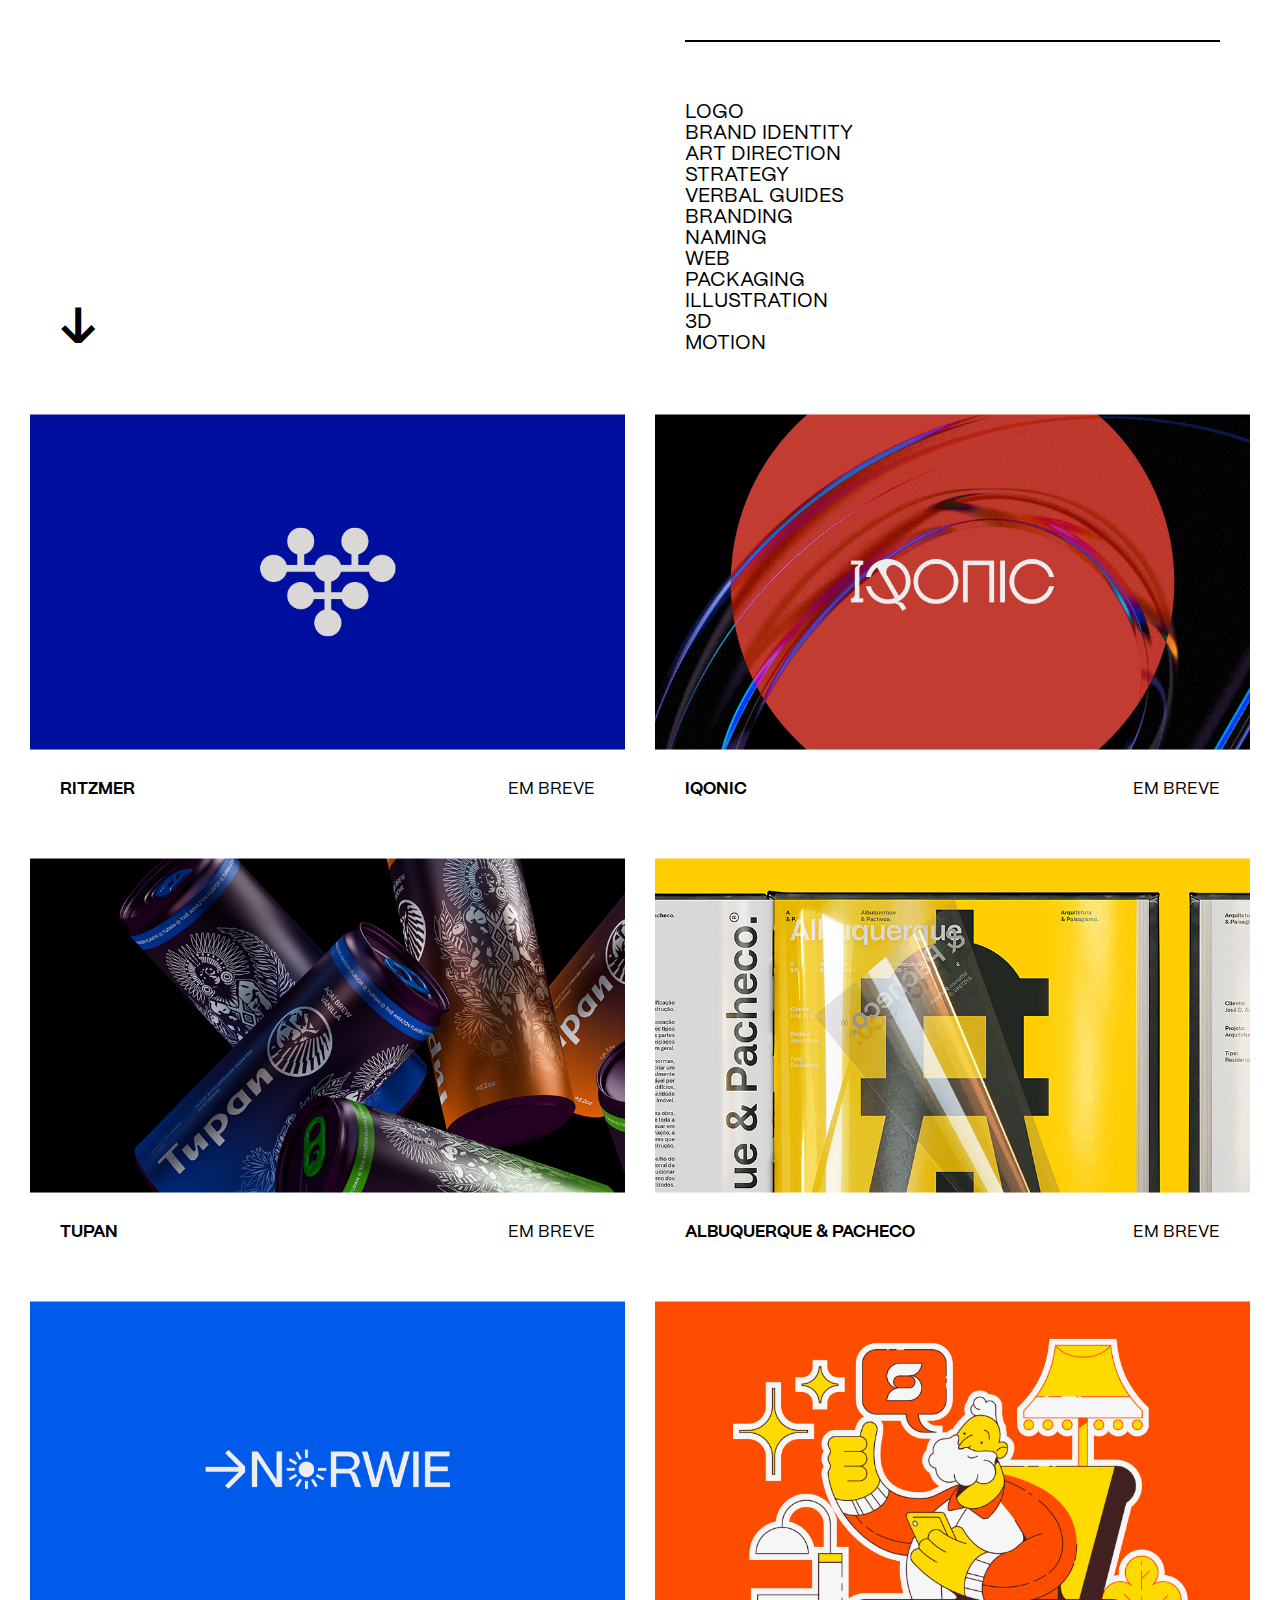
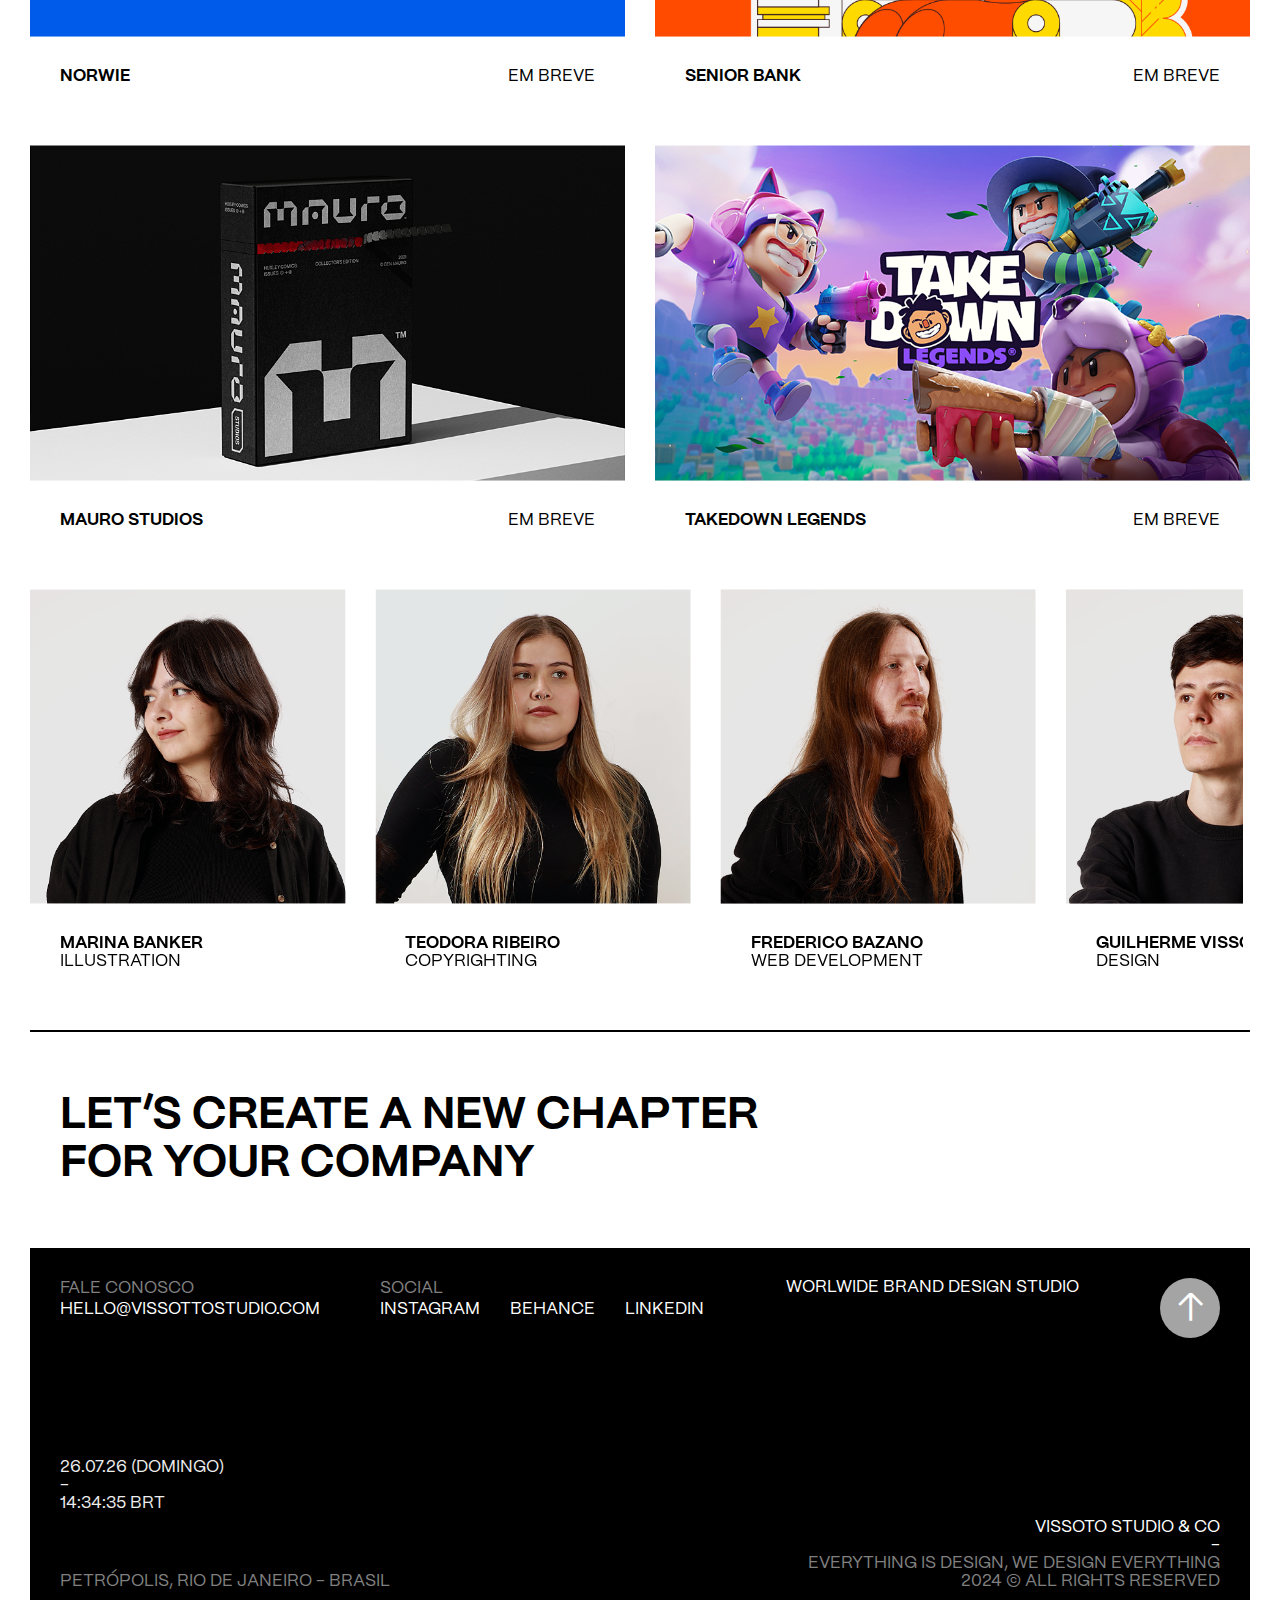
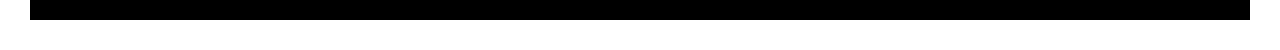
==== commit 6b44fcd4: "removed projects page" ====
--- a/index.html
+++ b/index.html
@@ -1,63 +1,251 @@
 <!doctype html>
 <html lang="en">
-	<head>
-		<meta charset="utf-8" />
-		<link rel="icon" href="./favicon.svg" />
-		<meta name="viewport" content="width=device-width, initial-scale=1" />
-		<title>VISSOTTO STUDIO & CO</title>
-		<link href="./_app/immutable/assets/0.Dd5drIlt.css" rel="stylesheet">
-		<link href="./_app/immutable/assets/2.xEj_5Vcn.css" rel="stylesheet">
-		<link href="./_app/immutable/assets/Footer.Ddz8omQZ.css" rel="stylesheet">
-		<link href="./_app/immutable/assets/scrollTopBtn.DDnbb-Qp.css" rel="stylesheet">
-		<link href="./_app/immutable/assets/4.nzCKB-WS.css" rel="stylesheet">
-		<link href="./_app/immutable/assets/Gallery.CZQzMD-y.css" rel="stylesheet">
-		<link rel="modulepreload" href="./_app/immutable/entry/start.BGuRFTHj.js">
-		<link rel="modulepreload" href="./_app/immutable/chunks/entry.BE5_c6I1.js">
-		<link rel="modulepreload" href="./_app/immutable/chunks/scheduler.Cewbzyqj.js">
-		<link rel="modulepreload" href="./_app/immutable/entry/app.oaPYsE4o.js">
-		<link rel="modulepreload" href="./_app/immutable/chunks/index.CDFuW_O7.js">
-		<link rel="modulepreload" href="./_app/immutable/nodes/0.Bzur7PwJ.js">
-		<link rel="modulepreload" href="./_app/immutable/nodes/2.BUv0GotS.js">
-		<link rel="modulepreload" href="./_app/immutable/chunks/Footer.DsyY8HlW.js">
-		<link rel="modulepreload" href="./_app/immutable/chunks/stores.C_lyvZJN.js">
-		<link rel="modulepreload" href="./_app/immutable/nodes/4.DSZ4tYXC.js">
-		<link rel="modulepreload" href="./_app/immutable/chunks/each.D6YF6ztN.js">
-	</head>
-	<body data-sveltekit-preload-data="hover">
-		<div style="display: contents">  <link rel="stylesheet" href="https://cdn.jsdelivr.net/npm/swiper@11/swiper-bundle.min.css"> <div class="layout-container svelte-vborya"><header class="gutter max-container svelte-rhr5vy" data-svelte-h="svelte-101wduk"><div class="content gutter svelte-rhr5vy"><div class="logo"><a href="/" class="svelte-rhr5vy"><span class="svelte-rhr5vy">VISSOTTO STUDIO</span> <span class="svelte-rhr5vy">&amp; CO</span></a></div> <div class="right svelte-rhr5vy">   <a href="/#contato" class="svelte-rhr5vy"><span class="no-break svelte-rhr5vy">→ GET IN TOUCH</span></a></div> </div></header> <div class="menu svelte-1ninflx"><div class="wrapper svelte-1ninflx"><div class="content round svelte-1ninflx"><div class="content-top" data-svelte-h="svelte-10xyecz"><a class="styled-link svelte-1ninflx" href="/projetos"><span>PROJECTS</span></a> <a class="styled-link svelte-1ninflx" href="https://www.domestika.org/pt/courses/1612-introducao-ao-design-de-logos-do-briefing-a-apresentacao-final/vissotto" target="_blank"><span>LEARN</span></a></div> <div class="content-bottom svelte-1ninflx"><p class="top svelte-1ninflx" data-svelte-h="svelte-ocef7v">SEND YOUR REQUEST<br>
-                    TO THE EMAIL<br>
-                    BELOW<br> <a class="styled-link svelte-1ninflx" href="mailto:design@vissottostudio.com"><span>DESIGN@VISSOTTOSTUDIO.COM</span></a></p> <p class="bottom svelte-1ninflx" data-svelte-h="svelte-46jmgu">FOLLOW OUR STUDIO<br> <a class="styled-link svelte-1ninflx" href="https://www.instagram.com/vissotto/" target="_blank"><span>INSTAGRAM</span></a> <a class="styled-link svelte-1ninflx" href="https://www.behance.net/vissotto" target="_blank"><span>BEHANCE</span></a> <a class="styled-link svelte-1ninflx" href="https://www.linkedin.com/in/guivissotto/" target="_blank"><span>LINKEDIN</span></a></p> <div class="back-to-top svelte-1ninflx"><button class="scroll-top svelte-1ninflx" data-svelte-h="svelte-27jqa7">↑</button></div></div></div></div> </div> <main class="gutter max-container"><section class="insert1 gutter svelte-el6yzh" data-svelte-h="svelte-o78j5i"><h1 class="svelte-el6yzh">EVERYTHING <br> <span class="no-break">IS DESIGN</span>, <span class="no-break">WE DESIGN</span> <br> EVERYTHING <br> ©</h1></section>  <section class="hero svelte-ufcug9"><img src="/assets/home/hero/01.png" alt="" class="svelte-ufcug9 active"><img src="/assets/home/hero/02.png" alt="" class="svelte-ufcug9"><img src="/assets/home/hero/03.png" alt="" class="svelte-ufcug9"><img src="/assets/home/hero/04.png" alt="" class="svelte-ufcug9"><img src="/assets/home/hero/05.png" alt="" class="svelte-ufcug9"> </section>  <section class="infocard svelte-el6yzh" data-svelte-h="svelte-1fqfzjd"><div class="left svelte-el6yzh"><h2 class="svelte-el6yzh">BEYOND STANDARDS,<br>
-            CREATING TIMELESS BRANDS</h2> <span class="arrow svelte-el6yzh">↓</span></div> <div class="right svelte-el6yzh"><p class="svelte-el6yzh">Com mais de 10 anos de experiência, formamos um time colaborativo, dinâmico e ágil que atua de ponta a ponta em processos completos como design, ilustração, redação e web design. Desenvolvemos cases que externalizam a essência dos propósitos, aliando beleza, planejamento &amp; exclusividade. Nossos trabalhos estão presentes em grandes capitais e já conquistamos mais de 15 países, lançando mais de 150 marcas impactantes e alcançando uma diversidade incrível de nichos. <br><br> Muito além da estética, o design planejado é um dos primeiros e principais elementos fundamentais da sua estratégia de branding.</p> <div class="middle svelte-el6yzh"><span class="svelte-el6yzh">BRASIL &amp; WORLDWIDE</span> <span class="svelte-el6yzh">+150 PROJETOS</span> <span class="svelte-el6yzh">+10.000 ALUNOS</span></div> <ul class="services svelte-el6yzh"><li>LOGO</li> <li>BRAND IDENTITY</li> <li>ART DIRECTION</li> <li>STRATEGY</li> <li>VERBAL GUIDES</li> <li>BRANDING</li> <li>NAMING</li> <li>WEB</li> <li>PACKAGING</li> <li>ILLUSTRATION</li> <li>3D</li> <li>MOTION</li></ul></div></section>   <section class="featured svelte-el6yzh">  <ul class="featured-grid svelte-el6yzh"><li><div class="images svelte-el6yzh"><img src="/assets/home/featured/Ritzmer_01.png" alt="" class="svelte-el6yzh"> <img src="/assets/home/featured/Ritzmer_02.png" alt="" class="svelte-el6yzh"></div> <div class="bottom svelte-el6yzh"><strong>RITZMER</strong> <span data-svelte-h="svelte-tm7ihq">EM BREVE</span></div> </li><li><div class="images svelte-el6yzh"><img src="/assets/home/featured/Iqonic_01.png" alt="" class="svelte-el6yzh"> <img src="/assets/home/featured/Iqonic_02.png" alt="" class="svelte-el6yzh"></div> <div class="bottom svelte-el6yzh"><strong>IQONIC</strong> <span data-svelte-h="svelte-tm7ihq">EM BREVE</span></div> </li><li><div class="images svelte-el6yzh"><img src="/assets/home/featured/Tupan_01.png" alt="" class="svelte-el6yzh"> <img src="/assets/home/featured/Tupan_02.png" alt="" class="svelte-el6yzh"></div> <div class="bottom svelte-el6yzh"><strong>TUPAN</strong> <span data-svelte-h="svelte-tm7ihq">EM BREVE</span></div> </li><li><div class="images svelte-el6yzh"><img src="/assets/home/featured/Albuquerque_01.png" alt="" class="svelte-el6yzh"> <img src="/assets/home/featured/Albuquerque_02.png" alt="" class="svelte-el6yzh"></div> <div class="bottom svelte-el6yzh"><strong>ALBUQUERQUE &amp; PACHECO</strong> <span data-svelte-h="svelte-tm7ihq">EM BREVE</span></div> </li><li><div class="images svelte-el6yzh"><img src="/assets/home/featured/Norwie_01.png" alt="" class="svelte-el6yzh"> <img src="/assets/home/featured/Norwie_02.png" alt="" class="svelte-el6yzh"></div> <div class="bottom svelte-el6yzh"><strong>NORWIE</strong> <span data-svelte-h="svelte-tm7ihq">EM BREVE</span></div> </li><li><div class="images svelte-el6yzh"><img src="/assets/home/featured/Senior_01.png" alt="" class="svelte-el6yzh"> <img src="/assets/home/featured/Senior_02.png" alt="" class="svelte-el6yzh"></div> <div class="bottom svelte-el6yzh"><strong>SENIOR BANK</strong> <span data-svelte-h="svelte-tm7ihq">EM BREVE</span></div> </li><li><div class="images svelte-el6yzh"><img src="/assets/home/featured/Mauro_01.png" alt="" class="svelte-el6yzh"> <img src="/assets/home/featured/Mauro_02.png" alt="" class="svelte-el6yzh"></div> <div class="bottom svelte-el6yzh"><strong>MAURO STUDIOS</strong> <span data-svelte-h="svelte-tm7ihq">EM BREVE</span></div> </li><li><div class="images svelte-el6yzh"><img src="/assets/home/featured/TDL_01.png" alt="" class="svelte-el6yzh"> <img src="/assets/home/featured/TDL_02.png" alt="" class="svelte-el6yzh"></div> <div class="bottom svelte-el6yzh"><strong>TAKEDOWN LEGENDS</strong> <span data-svelte-h="svelte-tm7ihq">EM BREVE</span></div> </li></ul> </section>  <section class="carousel svelte-el6yzh"><div class="container svelte-el6yzh"><swiper-container init="false" class="swiper-wrapper" data-svelte-h="svelte-13vwdz8"><swiper-slide><img src="/assets/home/staff/Vissotto.png" alt="" class="svelte-1t6i3l7"> <p class="svelte-1t6i3l7"><strong>GUILHERME VISSOTTO</strong><br>DESIGN</p></swiper-slide> <swiper-slide><img src="/assets/home/staff/Marina.png" alt="" class="svelte-1t6i3l7"> <p class="svelte-1t6i3l7"><strong>MARINA BANKER</strong><br>ILLUSTRATION</p></swiper-slide> <swiper-slide><img src="/assets/home/staff/Teo.png" alt="" class="svelte-1t6i3l7"> <p class="svelte-1t6i3l7"><strong>TEODORA RIBEIRO</strong><br>COPYRIGHTING</p></swiper-slide> <swiper-slide><img src="/assets/home/staff/Fred.png" alt="" class="svelte-1t6i3l7"> <p class="svelte-1t6i3l7"><strong>FREDERICO BAZANO</strong><br>WEB DEVELOPMENT</p></swiper-slide> <swiper-slide><img src="/assets/home/staff/Vissotto.png" alt="" class="svelte-1t6i3l7"> <p class="svelte-1t6i3l7"><strong>GUILHERME VISSOTTO</strong><br>DESIGN</p></swiper-slide> <swiper-slide><img src="/assets/home/staff/Marina.png" alt="" class="svelte-1t6i3l7"> <p class="svelte-1t6i3l7"><strong>MARINA BANKER</strong><br>ILLUSTRATION</p></swiper-slide> <swiper-slide><img src="/assets/home/staff/Teo.png" alt="" class="svelte-1t6i3l7"> <p class="svelte-1t6i3l7"><strong>TEODORA RIBEIRO</strong><br>COPYRIGHTING</p></swiper-slide> <swiper-slide><img src="/assets/home/staff/Fred.png" alt="" class="svelte-1t6i3l7"> <p class="svelte-1t6i3l7"><strong>FREDERICO BAZANO</strong><br>WEB DEVELOPMENT</p></swiper-slide> </swiper-container></div></section> <section class="ending svelte-el6yzh" data-svelte-h="svelte-jsev4u"><div class="container svelte-el6yzh"><p class="svelte-el6yzh">LET’S CREATE A NEW CHAPTER<br class="desktop-only">
-            FOR YOUR COMPANY</p></div> </section></main> <footer class="gutter max-container svelte-1jha8d8" id="contato"><div class="footer-content-wrapper svelte-1jha8d8"><div class="footer-content svelte-1jha8d8"><div class="top svelte-1jha8d8"><div class="contato svelte-1jha8d8" data-svelte-h="svelte-16qg5pu"><div><h2 class="svelte-1jha8d8">FALE CONOSCO</h2> <p class="svelte-1jha8d8"><a href="mailto:hello@vissottostudio.com">HELLO@VISSOTTOSTUDIO.COM</a></p></div> <div><h2 class="svelte-1jha8d8">SOCIAL</h2> <p class="svelte-1jha8d8"><a href="https://www.instagram.com/vissotto" target="_blank">INSTAGRAM</a> <a href="https://www.behance.net/vissotto" target="_blank">BEHANCE</a> <a href="https://www.linkedin.com/in/guivissotto/" target="_blank">LINKEDIN</a></p></div></div> <p class="center desktop-only svelte-1jha8d8" data-svelte-h="svelte-1t141bx">WORLWIDE BRAND DESIGN STUDIO</p> <div class="back-to-top svelte-1jha8d8"><button class="scroll-top svelte-1mph75o" data-svelte-h="svelte-s9kpxf">↑
-</button></div></div> <div class="bottom svelte-1jha8d8"><div class="location svelte-1jha8d8"><div><p class="svelte-3hqel3">10.09.24 (TERÇA)<br class="desktop-only">
-        - <br class="desktop-only"> 21:05:06
-        BRT</p> </div> <p class="svelte-1jha8d8" data-svelte-h="svelte-1is3fj8">PETRÓPOLIS, RIO DE JANEIRO - BRASIL</p></div> <div class="copy svelte-1jha8d8" data-svelte-h="svelte-6kp5ay"><p class="svelte-1jha8d8">VISSOTO STUDIO &amp; CO<br>
-                        - <br> <span class="svelte-1jha8d8"><span class="svelte-1jha8d8">EVERYTHING IS DESIGN,</span> <span class="svelte-1jha8d8">WE DESIGN EVERYTHING</span><br>
-                            2024 © ALL RIGHTS RESERVED</span></p></div></div></div></div> </footer> </div> 
-			
-			<script>
-				{
-					__sveltekit_e8zq8h = {
-						base: new URL(".", location).pathname.slice(0, -1)
-					};
-
-					const element = document.currentScript.parentElement;
-
-					const data = [{"type":"data","data":{projects:[{slug:"albuquerqueepacheco",titulo:"ALBUQUERQUE & PACHECO",setor:"Arquitetura",pais:"Brasil",ano:"2022","serviços":["Identidade Visual","Branding"],tags:["Branding","Design","UX/UI"],membros:[{titulo:"Direção & Design",nome:"Guilherme Vissotto"},{titulo:"Branding",nome:"Guilherme Vissotto"}],thumbnail:"thumbnail.jpg",conteudo:[{type:"image",url:"/projects/albuquerqueepacheco/01.jpg"},{type:"md",html:"\u003Ch1 id=\"desconstruirobvioereconstruirconceitos\">Desconstruir o óbvio e reconstruir conceitos.\u003C/h1>\n\u003Ch2 id=\"umsubtitulo\">um sub-titulo\u003C/h2>\n\u003Cp>Sempre tive interesse em cases para studios de arquitetura pela base artística e a liberdade estética que a combinação com o design nos proporciona. O studio Albuquerque &amp; Pacheco, localizado em Parnaíba - PI, veio até mim com o conceito do farol, característico de sua cidade. Mas, como transformar um símbolo em algo funcional e novo?\u003C/p>\n\u003Cp>Com esse desafio em mãos, combinei o compasso e o farol de forma sutil, criando um símbolo com a estética necessária para uma identidade disruptiva, minimalista e artística. O design também nos proporciona coincidências \"mágicas\". A&amp;P, iniciais de Albuquerque &amp; Pacheco, também iniciais de Arquitetura &amp; Paisagismo. Nada seria melhor do que uma assinatura que representasse o studio de forma completa.\u003C/p>\n\u003Cp>\u003Ca href=\"https://google.com\">isso é um link\u003C/a> e \u003Cstrong>isso está em bold\u003C/strong>\u003C/p>"},{type:"image",url:"/projects/albuquerqueepacheco/03.jpg"},{type:"image",url:"/projects/albuquerqueepacheco/04.jpg"},{type:"md",html:"\u003Cdiv style=\"padding:56.25% 0 0 0;position:relative;\" class=\"video-holder\">\u003Ciframe src=\"https://player.vimeo.com/video/992419705?h=a8bb067172&background=1&autoplay=1&loop=1&title=0&byline=0&portrait=0\" style=\"position:absolute;top:0;left:0;width:100%;height:100%;\" frameborder=\"0\" allow=\"autoplay; fullscreen; picture-in-picture\" allowfullscreen>\u003C/iframe>\u003C/div>\n\u003Cscript src=\"https://player.vimeo.com/api/player.js\">\u003C/script>"}]}]},"uses":{},"slash":"always"},null,null];
-
-					Promise.all([
-						import("./_app/immutable/entry/start.BGuRFTHj.js"),
-						import("./_app/immutable/entry/app.oaPYsE4o.js")
-					]).then(([kit, app]) => {
-						kit.start(app, element, {
-							node_ids: [0, 2, 4],
-							data,
-							form: null,
-							error: null
-						});
+
+<head>
+	<meta charset="utf-8" />
+	<link rel="icon" href="./favicon.svg" />
+	<meta name="viewport" content="width=device-width, initial-scale=1" />
+	<title>VISSOTTO STUDIO & CO</title>
+	<link href="./_app/immutable/assets/0.Dd5drIlt.css" rel="stylesheet">
+	<link href="./_app/immutable/assets/2.xEj_5Vcn.css" rel="stylesheet">
+	<link href="./_app/immutable/assets/Footer.Ddz8omQZ.css" rel="stylesheet">
+	<link href="./_app/immutable/assets/scrollTopBtn.DDnbb-Qp.css" rel="stylesheet">
+	<link href="./_app/immutable/assets/4.nzCKB-WS.css" rel="stylesheet">
+	<link href="./_app/immutable/assets/Gallery.CZQzMD-y.css" rel="stylesheet">
+	<link rel="modulepreload" href="./_app/immutable/entry/start.BGuRFTHj.js">
+	<link rel="modulepreload" href="./_app/immutable/chunks/entry.BE5_c6I1.js">
+	<link rel="modulepreload" href="./_app/immutable/chunks/scheduler.Cewbzyqj.js">
+	<link rel="modulepreload" href="./_app/immutable/entry/app.oaPYsE4o.js">
+	<link rel="modulepreload" href="./_app/immutable/chunks/index.CDFuW_O7.js">
+	<link rel="modulepreload" href="./_app/immutable/nodes/0.Bzur7PwJ.js">
+	<link rel="modulepreload" href="./_app/immutable/nodes/2.BUv0GotS.js">
+	<link rel="modulepreload" href="./_app/immutable/chunks/Footer.DsyY8HlW.js">
+	<link rel="modulepreload" href="./_app/immutable/chunks/stores.C_lyvZJN.js">
+	<link rel="modulepreload" href="./_app/immutable/nodes/4.DSZ4tYXC.js">
+	<link rel="modulepreload" href="./_app/immutable/chunks/each.D6YF6ztN.js">
+</head>
+
+<body data-sveltekit-preload-data="hover">
+	<div style="display: contents">
+		<link rel="stylesheet" href="https://cdn.jsdelivr.net/npm/swiper@11/swiper-bundle.min.css">
+		<div class="layout-container svelte-vborya">
+			<header class="gutter max-container svelte-rhr5vy" data-svelte-h="svelte-101wduk">
+				<div class="content gutter svelte-rhr5vy">
+					<div class="logo"><a href="/" class="svelte-rhr5vy"><span class="svelte-rhr5vy">VISSOTTO
+								STUDIO</span> <span class="svelte-rhr5vy">&amp; CO</span></a></div>
+					<div class="right svelte-rhr5vy"> <a href="/#contato" class="svelte-rhr5vy"><span
+								class="no-break svelte-rhr5vy">→ GET IN TOUCH</span></a></div>
+				</div>
+			</header>
+			<main class="gutter max-container">
+				<section class="insert1 gutter svelte-el6yzh" data-svelte-h="svelte-o78j5i">
+					<h1 class="svelte-el6yzh">EVERYTHING <br> <span class="no-break">IS DESIGN</span>, <span
+							class="no-break">WE DESIGN</span> <br> EVERYTHING <br> ©</h1>
+				</section>
+				<section class="hero svelte-ufcug9"><img src="/assets/home/hero/01.png" alt=""
+						class="svelte-ufcug9 active"><img src="/assets/home/hero/02.png" alt=""
+						class="svelte-ufcug9"><img src="/assets/home/hero/03.png" alt="" class="svelte-ufcug9"><img
+						src="/assets/home/hero/04.png" alt="" class="svelte-ufcug9"><img src="/assets/home/hero/05.png"
+						alt="" class="svelte-ufcug9"> </section>
+				<section class="infocard svelte-el6yzh" data-svelte-h="svelte-1fqfzjd">
+					<div class="left svelte-el6yzh">
+						<h2 class="svelte-el6yzh">BEYOND STANDARDS,<br>
+							CREATING TIMELESS BRANDS</h2> <span class="arrow svelte-el6yzh">↓</span>
+					</div>
+					<div class="right svelte-el6yzh">
+						<p class="svelte-el6yzh">Com mais de 10 anos de experiência, formamos um time colaborativo,
+							dinâmico e ágil que atua de ponta a ponta em processos completos como design, ilustração,
+							redação e web design. Desenvolvemos cases que externalizam a essência dos propósitos,
+							aliando beleza, planejamento &amp; exclusividade. Nossos trabalhos estão presentes em
+							grandes capitais e já conquistamos mais de 15 países, lançando mais de 150 marcas
+							impactantes e alcançando uma diversidade incrível de nichos. <br><br> Muito além da
+							estética, o design planejado é um dos primeiros e principais elementos fundamentais da sua
+							estratégia de branding.</p>
+						<div class="middle svelte-el6yzh"><span class="svelte-el6yzh">BRASIL &amp; WORLDWIDE</span>
+							<span class="svelte-el6yzh">+150 PROJETOS</span> <span class="svelte-el6yzh">+10.000
+								ALUNOS</span></div>
+						<ul class="services svelte-el6yzh">
+							<li>LOGO</li>
+							<li>BRAND IDENTITY</li>
+							<li>ART DIRECTION</li>
+							<li>STRATEGY</li>
+							<li>VERBAL GUIDES</li>
+							<li>BRANDING</li>
+							<li>NAMING</li>
+							<li>WEB</li>
+							<li>PACKAGING</li>
+							<li>ILLUSTRATION</li>
+							<li>3D</li>
+							<li>MOTION</li>
+						</ul>
+					</div>
+				</section>
+				<section class="featured svelte-el6yzh">
+					<ul class="featured-grid svelte-el6yzh">
+						<li>
+							<div class="images svelte-el6yzh"><img src="/assets/home/featured/Ritzmer_01.png" alt=""
+									class="svelte-el6yzh"> <img src="/assets/home/featured/Ritzmer_02.png" alt=""
+									class="svelte-el6yzh"></div>
+							<div class="bottom svelte-el6yzh"><strong>RITZMER</strong> <span
+									data-svelte-h="svelte-tm7ihq">EM BREVE</span></div>
+						</li>
+						<li>
+							<div class="images svelte-el6yzh"><img src="/assets/home/featured/Iqonic_01.png" alt=""
+									class="svelte-el6yzh"> <img src="/assets/home/featured/Iqonic_02.png" alt=""
+									class="svelte-el6yzh"></div>
+							<div class="bottom svelte-el6yzh"><strong>IQONIC</strong> <span
+									data-svelte-h="svelte-tm7ihq">EM BREVE</span></div>
+						</li>
+						<li>
+							<div class="images svelte-el6yzh"><img src="/assets/home/featured/Tupan_01.png" alt=""
+									class="svelte-el6yzh"> <img src="/assets/home/featured/Tupan_02.png" alt=""
+									class="svelte-el6yzh"></div>
+							<div class="bottom svelte-el6yzh"><strong>TUPAN</strong> <span
+									data-svelte-h="svelte-tm7ihq">EM BREVE</span></div>
+						</li>
+						<li>
+							<div class="images svelte-el6yzh"><img src="/assets/home/featured/Albuquerque_01.png" alt=""
+									class="svelte-el6yzh"> <img src="/assets/home/featured/Albuquerque_02.png" alt=""
+									class="svelte-el6yzh"></div>
+							<div class="bottom svelte-el6yzh"><strong>ALBUQUERQUE &amp; PACHECO</strong> <span
+									data-svelte-h="svelte-tm7ihq">EM BREVE</span></div>
+						</li>
+						<li>
+							<div class="images svelte-el6yzh"><img src="/assets/home/featured/Norwie_01.png" alt=""
+									class="svelte-el6yzh"> <img src="/assets/home/featured/Norwie_02.png" alt=""
+									class="svelte-el6yzh"></div>
+							<div class="bottom svelte-el6yzh"><strong>NORWIE</strong> <span
+									data-svelte-h="svelte-tm7ihq">EM BREVE</span></div>
+						</li>
+						<li>
+							<div class="images svelte-el6yzh"><img src="/assets/home/featured/Senior_01.png" alt=""
+									class="svelte-el6yzh"> <img src="/assets/home/featured/Senior_02.png" alt=""
+									class="svelte-el6yzh"></div>
+							<div class="bottom svelte-el6yzh"><strong>SENIOR BANK</strong> <span
+									data-svelte-h="svelte-tm7ihq">EM BREVE</span></div>
+						</li>
+						<li>
+							<div class="images svelte-el6yzh"><img src="/assets/home/featured/Mauro_01.png" alt=""
+									class="svelte-el6yzh"> <img src="/assets/home/featured/Mauro_02.png" alt=""
+									class="svelte-el6yzh"></div>
+							<div class="bottom svelte-el6yzh"><strong>MAURO STUDIOS</strong> <span
+									data-svelte-h="svelte-tm7ihq">EM BREVE</span></div>
+						</li>
+						<li>
+							<div class="images svelte-el6yzh"><img src="/assets/home/featured/TDL_01.png" alt=""
+									class="svelte-el6yzh"> <img src="/assets/home/featured/TDL_02.png" alt=""
+									class="svelte-el6yzh"></div>
+							<div class="bottom svelte-el6yzh"><strong>TAKEDOWN LEGENDS</strong> <span
+									data-svelte-h="svelte-tm7ihq">EM BREVE</span></div>
+						</li>
+					</ul>
+				</section>
+				<section class="carousel svelte-el6yzh">
+					<div class="container svelte-el6yzh"><swiper-container init="false" class="swiper-wrapper"
+							data-svelte-h="svelte-13vwdz8"><swiper-slide><img src="/assets/home/staff/Vissotto.png"
+									alt="" class="svelte-1t6i3l7">
+								<p class="svelte-1t6i3l7"><strong>GUILHERME VISSOTTO</strong><br>DESIGN</p>
+							</swiper-slide> <swiper-slide><img src="/assets/home/staff/Marina.png" alt=""
+									class="svelte-1t6i3l7">
+								<p class="svelte-1t6i3l7"><strong>MARINA BANKER</strong><br>ILLUSTRATION</p>
+							</swiper-slide> <swiper-slide><img src="/assets/home/staff/Teo.png" alt=""
+									class="svelte-1t6i3l7">
+								<p class="svelte-1t6i3l7"><strong>TEODORA RIBEIRO</strong><br>COPYRIGHTING</p>
+							</swiper-slide> <swiper-slide><img src="/assets/home/staff/Fred.png" alt=""
+									class="svelte-1t6i3l7">
+								<p class="svelte-1t6i3l7"><strong>FREDERICO BAZANO</strong><br>WEB DEVELOPMENT</p>
+							</swiper-slide> <swiper-slide><img src="/assets/home/staff/Vissotto.png" alt=""
+									class="svelte-1t6i3l7">
+								<p class="svelte-1t6i3l7"><strong>GUILHERME VISSOTTO</strong><br>DESIGN</p>
+							</swiper-slide> <swiper-slide><img src="/assets/home/staff/Marina.png" alt=""
+									class="svelte-1t6i3l7">
+								<p class="svelte-1t6i3l7"><strong>MARINA BANKER</strong><br>ILLUSTRATION</p>
+							</swiper-slide> <swiper-slide><img src="/assets/home/staff/Teo.png" alt=""
+									class="svelte-1t6i3l7">
+								<p class="svelte-1t6i3l7"><strong>TEODORA RIBEIRO</strong><br>COPYRIGHTING</p>
+							</swiper-slide> <swiper-slide><img src="/assets/home/staff/Fred.png" alt=""
+									class="svelte-1t6i3l7">
+								<p class="svelte-1t6i3l7"><strong>FREDERICO BAZANO</strong><br>WEB DEVELOPMENT</p>
+							</swiper-slide> </swiper-container></div>
+				</section>
+				<section class="ending svelte-el6yzh" data-svelte-h="svelte-jsev4u">
+					<div class="container svelte-el6yzh">
+						<p class="svelte-el6yzh">LET’S CREATE A NEW CHAPTER<br class="desktop-only">
+							FOR YOUR COMPANY</p>
+					</div>
+				</section>
+			</main>
+			<footer class="gutter max-container svelte-1jha8d8" id="contato">
+				<div class="footer-content-wrapper svelte-1jha8d8">
+					<div class="footer-content svelte-1jha8d8">
+						<div class="top svelte-1jha8d8">
+							<div class="contato svelte-1jha8d8" data-svelte-h="svelte-16qg5pu">
+								<div>
+									<h2 class="svelte-1jha8d8">FALE CONOSCO</h2>
+									<p class="svelte-1jha8d8"><a
+											href="mailto:hello@vissottostudio.com">HELLO@VISSOTTOSTUDIO.COM</a></p>
+								</div>
+								<div>
+									<h2 class="svelte-1jha8d8">SOCIAL</h2>
+									<p class="svelte-1jha8d8"><a href="https://www.instagram.com/vissotto"
+											target="_blank">INSTAGRAM</a> <a href="https://www.behance.net/vissotto"
+											target="_blank">BEHANCE</a> <a
+											href="https://www.linkedin.com/in/guivissotto/" target="_blank">LINKEDIN</a>
+									</p>
+								</div>
+							</div>
+							<p class="center desktop-only svelte-1jha8d8" data-svelte-h="svelte-1t141bx">WORLWIDE BRAND
+								DESIGN STUDIO</p>
+							<div class="back-to-top svelte-1jha8d8"><button class="scroll-top svelte-1mph75o"
+									data-svelte-h="svelte-s9kpxf">↑
+								</button></div>
+						</div>
+						<div class="bottom svelte-1jha8d8">
+							<div class="location svelte-1jha8d8">
+								<div>
+									<p class="svelte-3hqel3">10.09.24 (TERÇA)<br class="desktop-only">
+										- <br class="desktop-only"> 21:05:06
+										BRT</p>
+								</div>
+								<p class="svelte-1jha8d8" data-svelte-h="svelte-1is3fj8">PETRÓPOLIS, RIO DE JANEIRO -
+									BRASIL</p>
+							</div>
+							<div class="copy svelte-1jha8d8" data-svelte-h="svelte-6kp5ay">
+								<p class="svelte-1jha8d8">VISSOTO STUDIO &amp; CO<br>
+									- <br> <span class="svelte-1jha8d8"><span class="svelte-1jha8d8">EVERYTHING IS
+											DESIGN,</span> <span class="svelte-1jha8d8">WE DESIGN EVERYTHING</span><br>
+										2024 © ALL RIGHTS RESERVED</span></p>
+							</div>
+						</div>
+					</div>
+				</div>
+			</footer>
+		</div>
+
+		<script>
+			{
+				__sveltekit_e8zq8h = {
+					base: new URL(".", location).pathname.slice(0, -1)
+				};
+
+				const element = document.currentScript.parentElement;
+
+				const data = [{ "type": "data", "data": { projects: [{ slug: "albuquerqueepacheco", titulo: "ALBUQUERQUE & PACHECO", setor: "Arquitetura", pais: "Brasil", ano: "2022", "serviços": ["Identidade Visual", "Branding"], tags: ["Branding", "Design", "UX/UI"], membros: [{ titulo: "Direção & Design", nome: "Guilherme Vissotto" }, { titulo: "Branding", nome: "Guilherme Vissotto" }], thumbnail: "thumbnail.jpg", conteudo: [{ type: "image", url: "/projects/albuquerqueepacheco/01.jpg" }, { type: "md", html: "\u003Ch1 id=\"desconstruirobvioereconstruirconceitos\">Desconstruir o óbvio e reconstruir conceitos.\u003C/h1>\n\u003Ch2 id=\"umsubtitulo\">um sub-titulo\u003C/h2>\n\u003Cp>Sempre tive interesse em cases para studios de arquitetura pela base artística e a liberdade estética que a combinação com o design nos proporciona. O studio Albuquerque &amp; Pacheco, localizado em Parnaíba - PI, veio até mim com o conceito do farol, característico de sua cidade. Mas, como transformar um símbolo em algo funcional e novo?\u003C/p>\n\u003Cp>Com esse desafio em mãos, combinei o compasso e o farol de forma sutil, criando um símbolo com a estética necessária para uma identidade disruptiva, minimalista e artística. O design também nos proporciona coincidências \"mágicas\". A&amp;P, iniciais de Albuquerque &amp; Pacheco, também iniciais de Arquitetura &amp; Paisagismo. Nada seria melhor do que uma assinatura que representasse o studio de forma completa.\u003C/p>\n\u003Cp>\u003Ca href=\"https://google.com\">isso é um link\u003C/a> e \u003Cstrong>isso está em bold\u003C/strong>\u003C/p>" }, { type: "image", url: "/projects/albuquerqueepacheco/03.jpg" }, { type: "image", url: "/projects/albuquerqueepacheco/04.jpg" }, { type: "md", html: "\u003Cdiv style=\"padding:56.25% 0 0 0;position:relative;\" class=\"video-holder\">\u003Ciframe src=\"https://player.vimeo.com/video/992419705?h=a8bb067172&background=1&autoplay=1&loop=1&title=0&byline=0&portrait=0\" style=\"position:absolute;top:0;left:0;width:100%;height:100%;\" frameborder=\"0\" allow=\"autoplay; fullscreen; picture-in-picture\" allowfullscreen>\u003C/iframe>\u003C/div>\n\u003Cscript src=\"https://player.vimeo.com/api/player.js\">\u003C/script>" }] }] }, "uses": {}, "slash": "always" }, null, null];
+
+				Promise.all([
+					import("./_app/immutable/entry/start.BGuRFTHj.js"),
+					import("./_app/immutable/entry/app.oaPYsE4o.js")
+				]).then(([kit, app]) => {
+					kit.start(app, element, {
+						node_ids: [0, 2, 4],
+						data,
+						form: null,
+						error: null
 					});
-				}
-			</script>
-		</div>
-	</body>
-</html>
+				});
+			}
+		</script>
+	</div>
+</body>
+
+</html>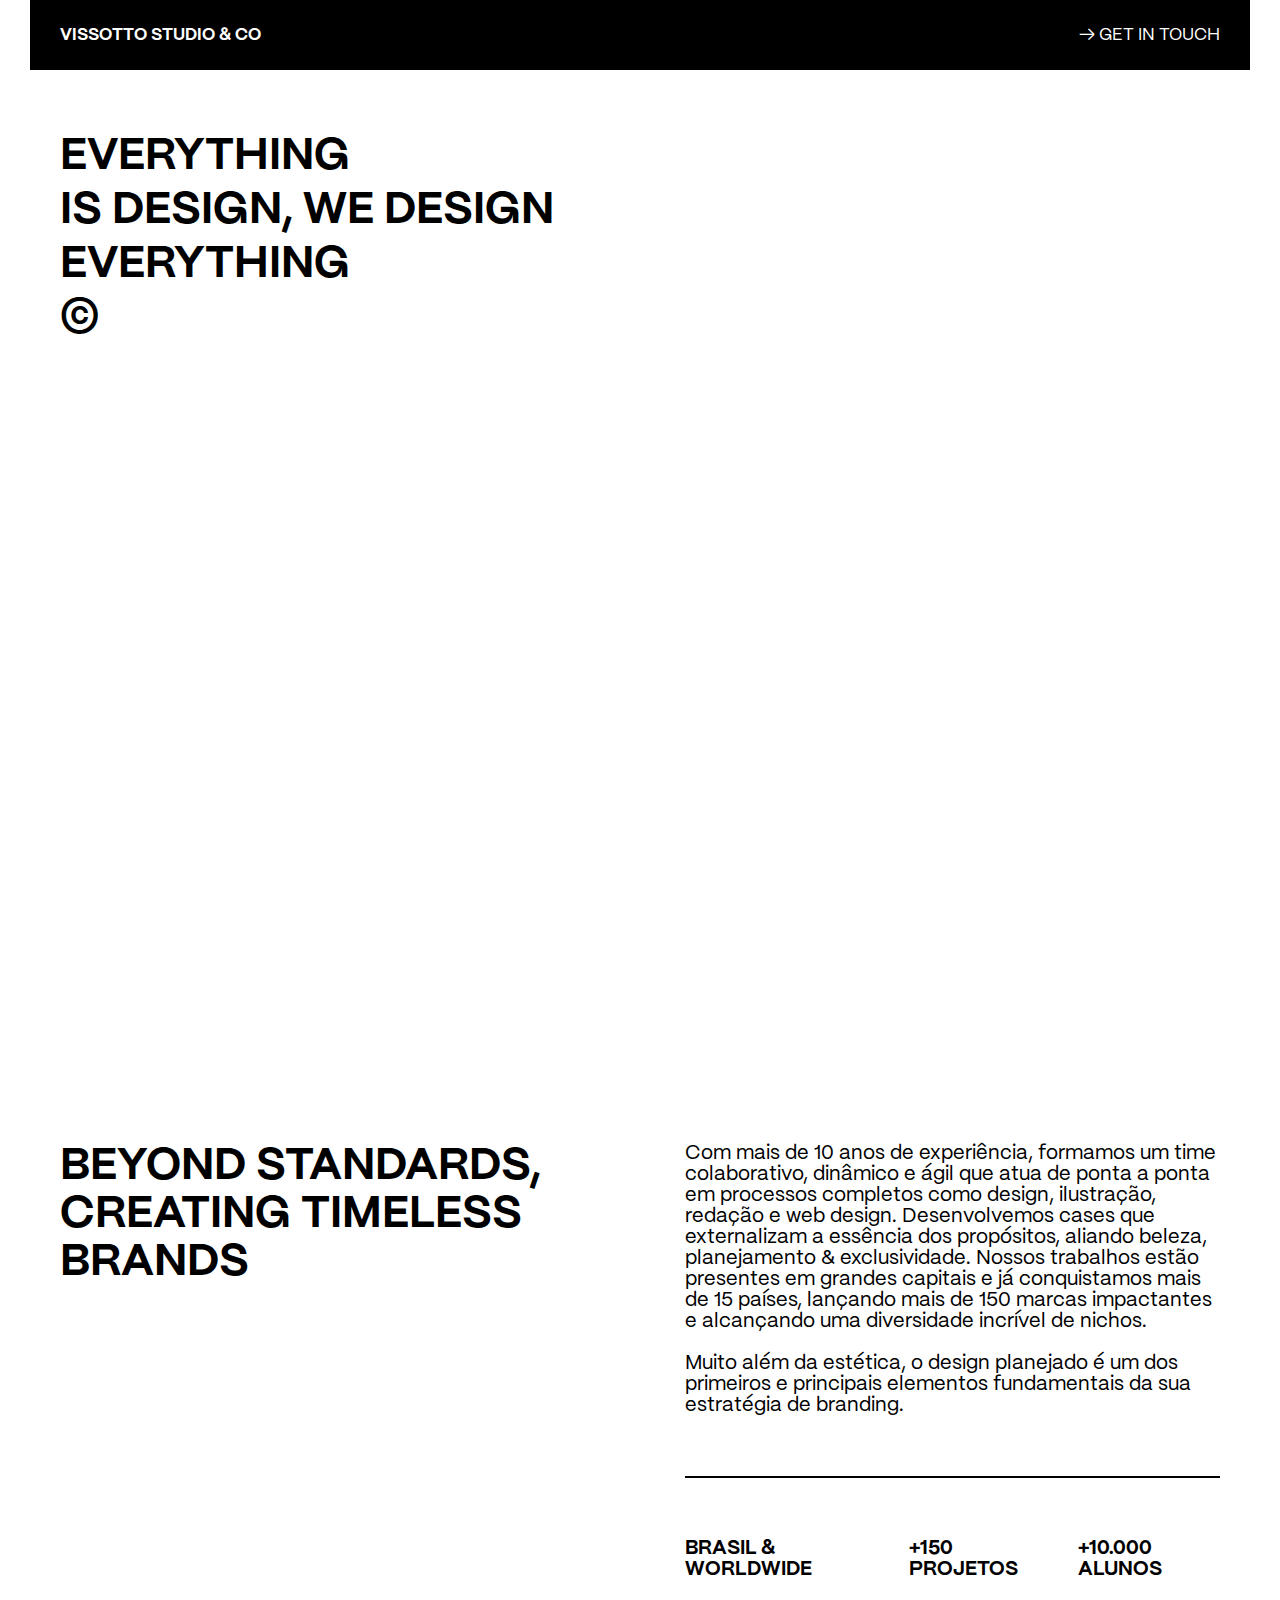
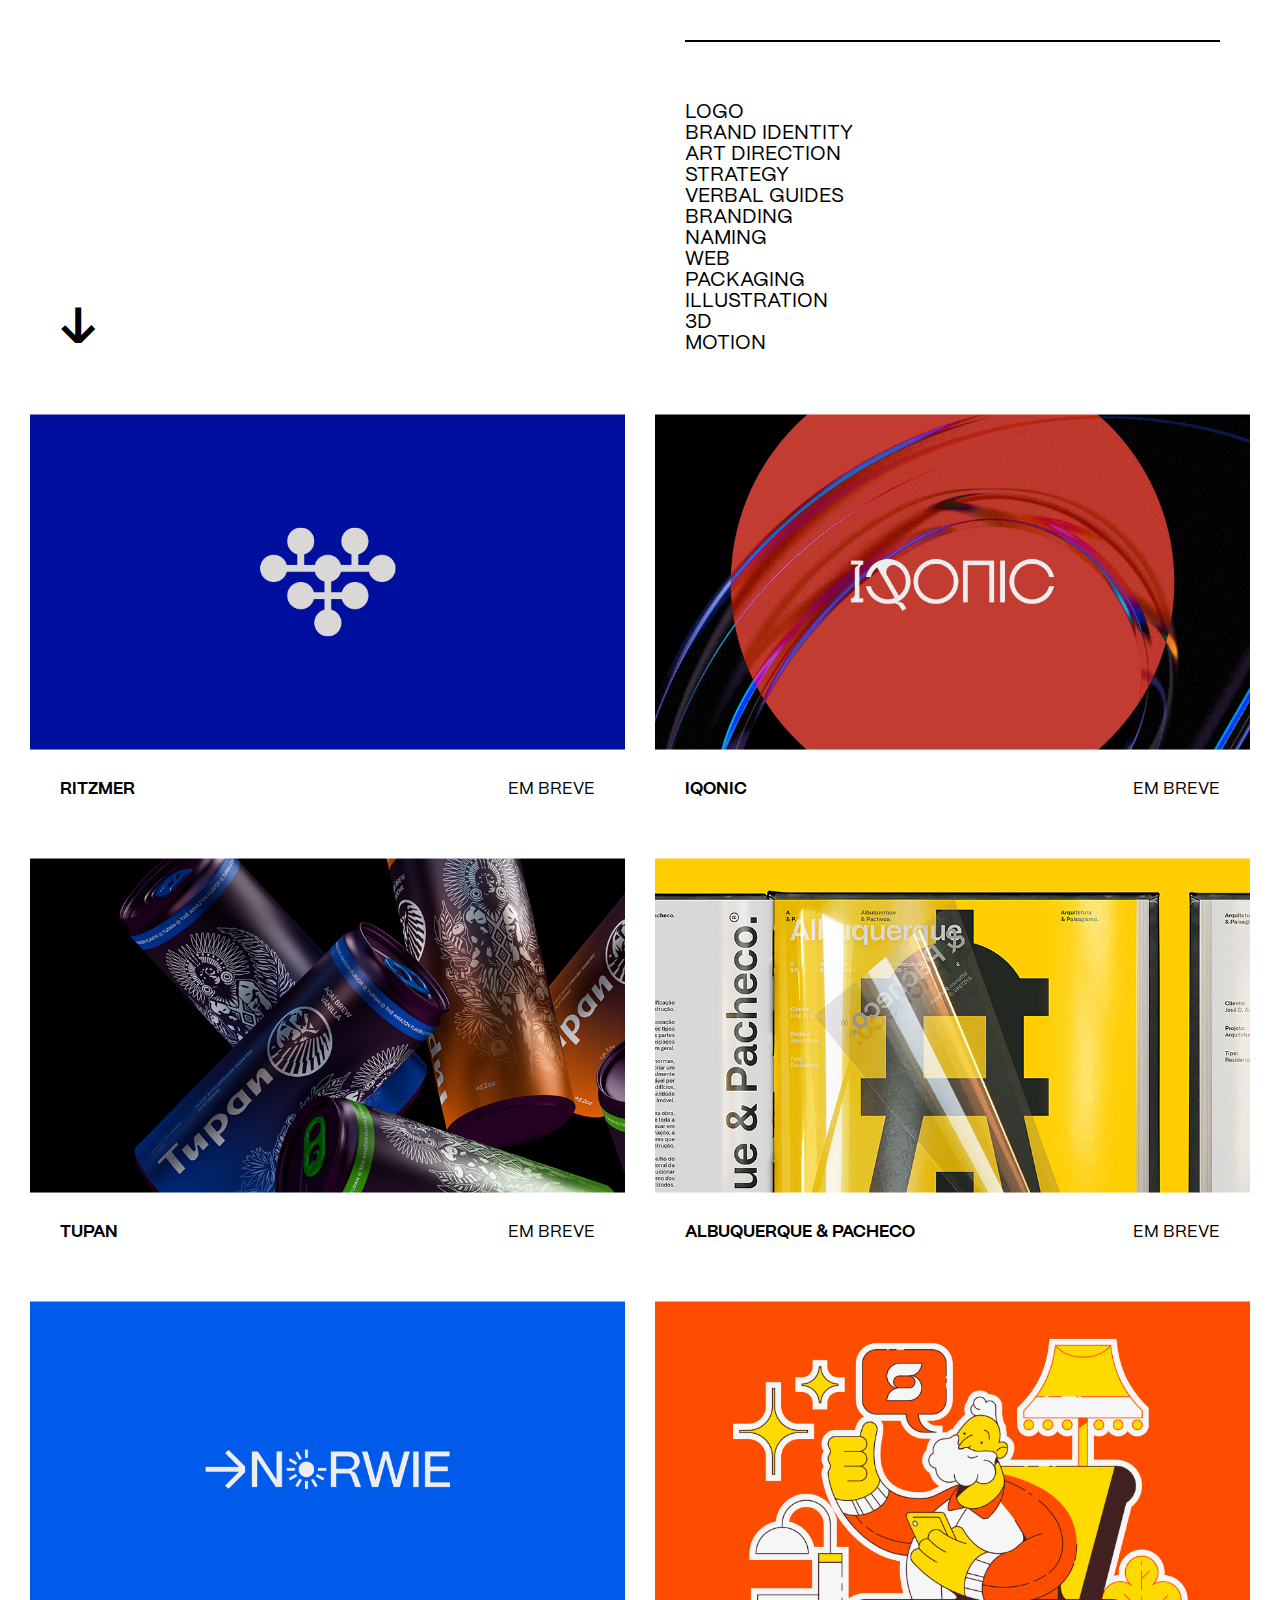
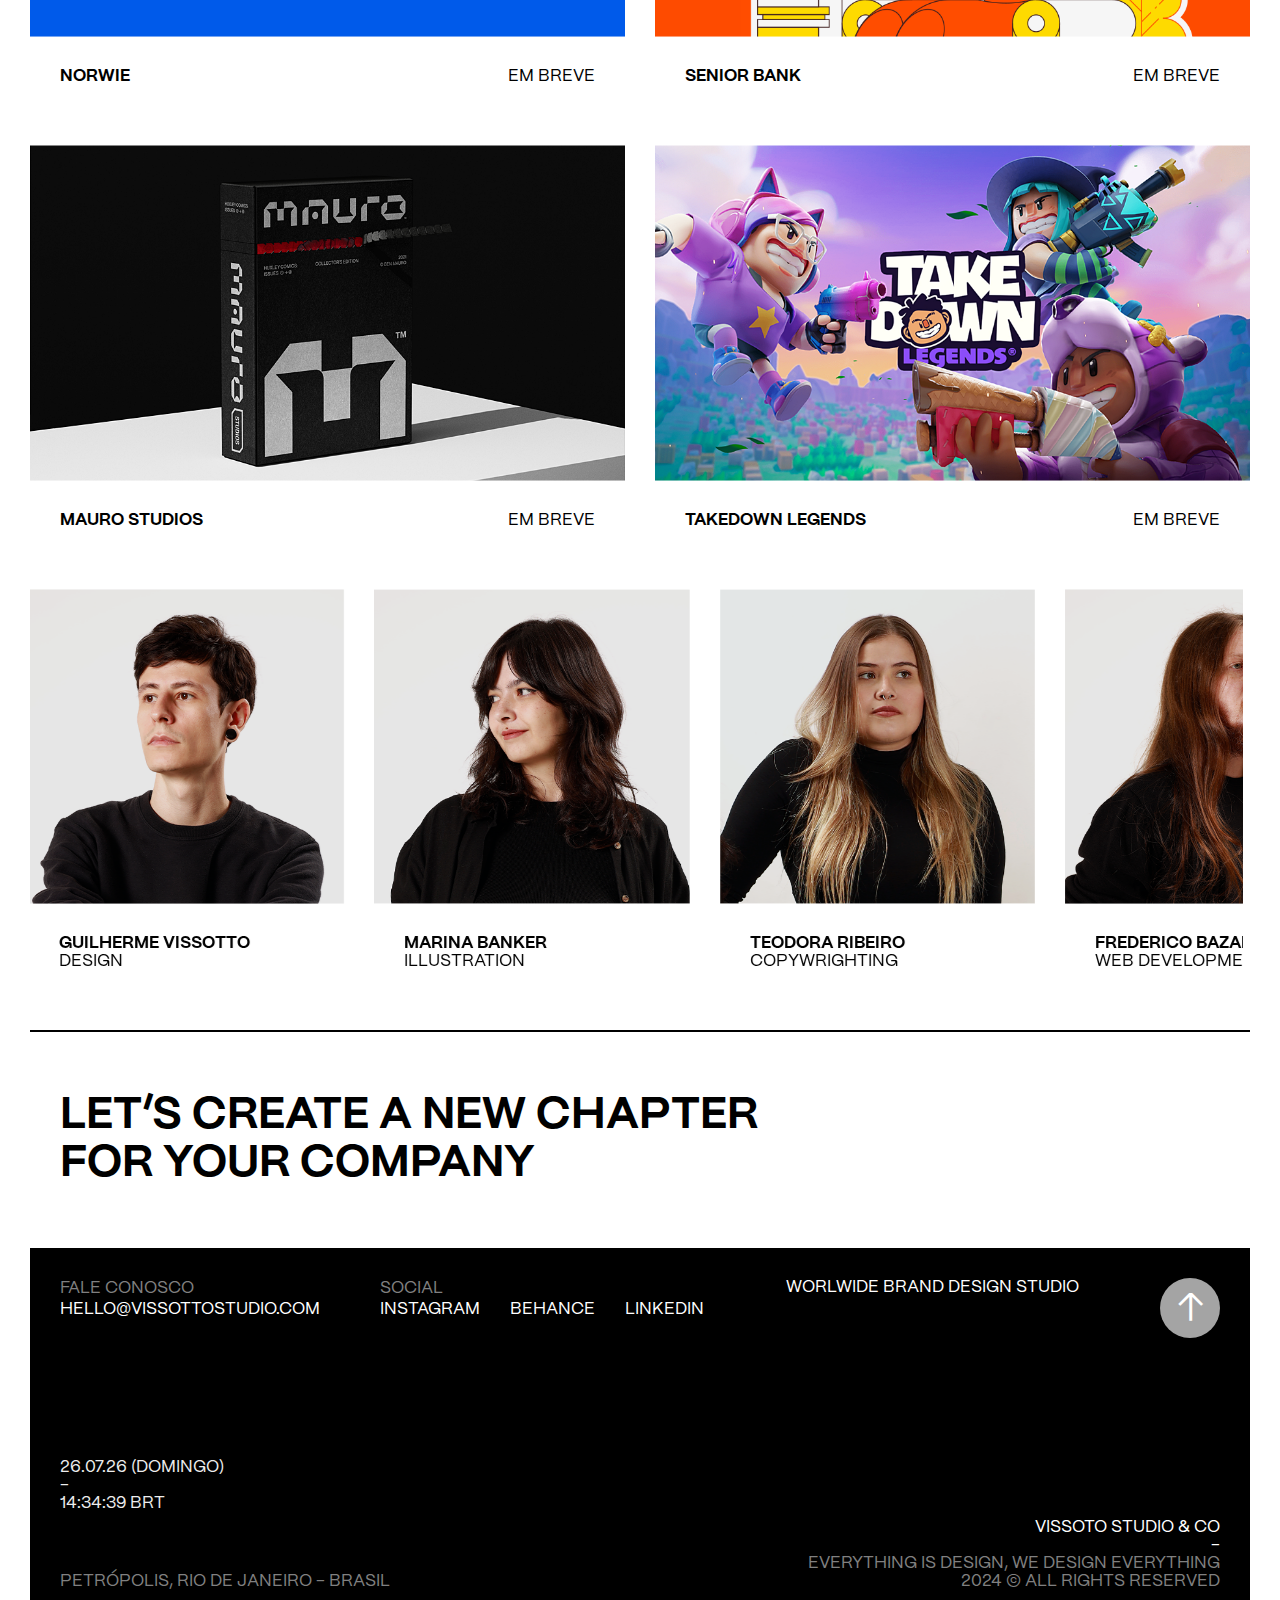
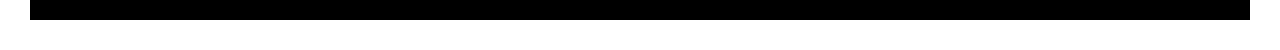
==== commit 14e5e55a: "copywrighting fix" ====
--- a/index.html
+++ b/index.html
@@ -150,7 +150,7 @@
 								<p class="svelte-1t6i3l7"><strong>MARINA BANKER</strong><br>ILLUSTRATION</p>
 							</swiper-slide> <swiper-slide><img src="/assets/home/staff/Teo.png" alt=""
 									class="svelte-1t6i3l7">
-								<p class="svelte-1t6i3l7"><strong>TEODORA RIBEIRO</strong><br>COPYRIGHTING</p>
+								<p class="svelte-1t6i3l7"><strong>TEODORA RIBEIRO</strong><br>COPYWRIGHTING</p>
 							</swiper-slide> <swiper-slide><img src="/assets/home/staff/Fred.png" alt=""
 									class="svelte-1t6i3l7">
 								<p class="svelte-1t6i3l7"><strong>FREDERICO BAZANO</strong><br>WEB DEVELOPMENT</p>
@@ -162,7 +162,7 @@
 								<p class="svelte-1t6i3l7"><strong>MARINA BANKER</strong><br>ILLUSTRATION</p>
 							</swiper-slide> <swiper-slide><img src="/assets/home/staff/Teo.png" alt=""
 									class="svelte-1t6i3l7">
-								<p class="svelte-1t6i3l7"><strong>TEODORA RIBEIRO</strong><br>COPYRIGHTING</p>
+								<p class="svelte-1t6i3l7"><strong>TEODORA RIBEIRO</strong><br>COPYWRIGHTING</p>
 							</swiper-slide> <swiper-slide><img src="/assets/home/staff/Fred.png" alt=""
 									class="svelte-1t6i3l7">
 								<p class="svelte-1t6i3l7"><strong>FREDERICO BAZANO</strong><br>WEB DEVELOPMENT</p>
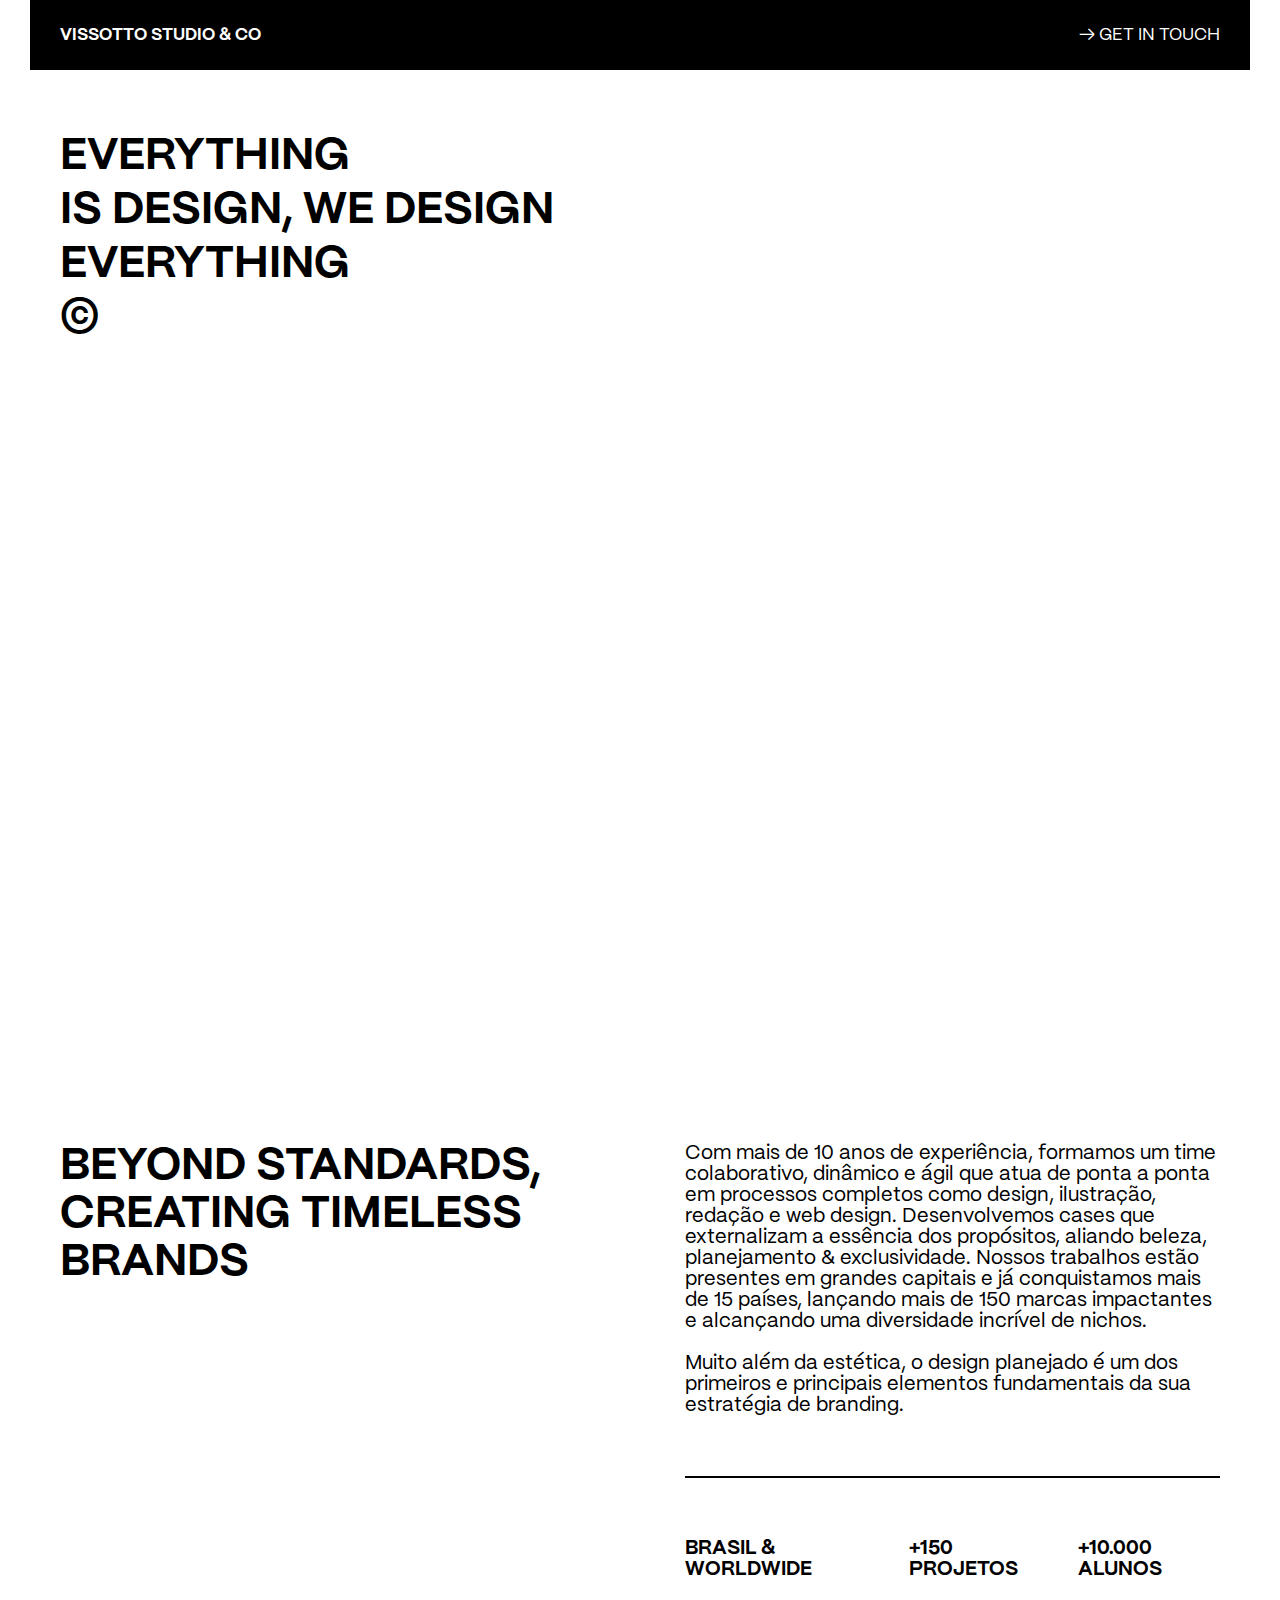
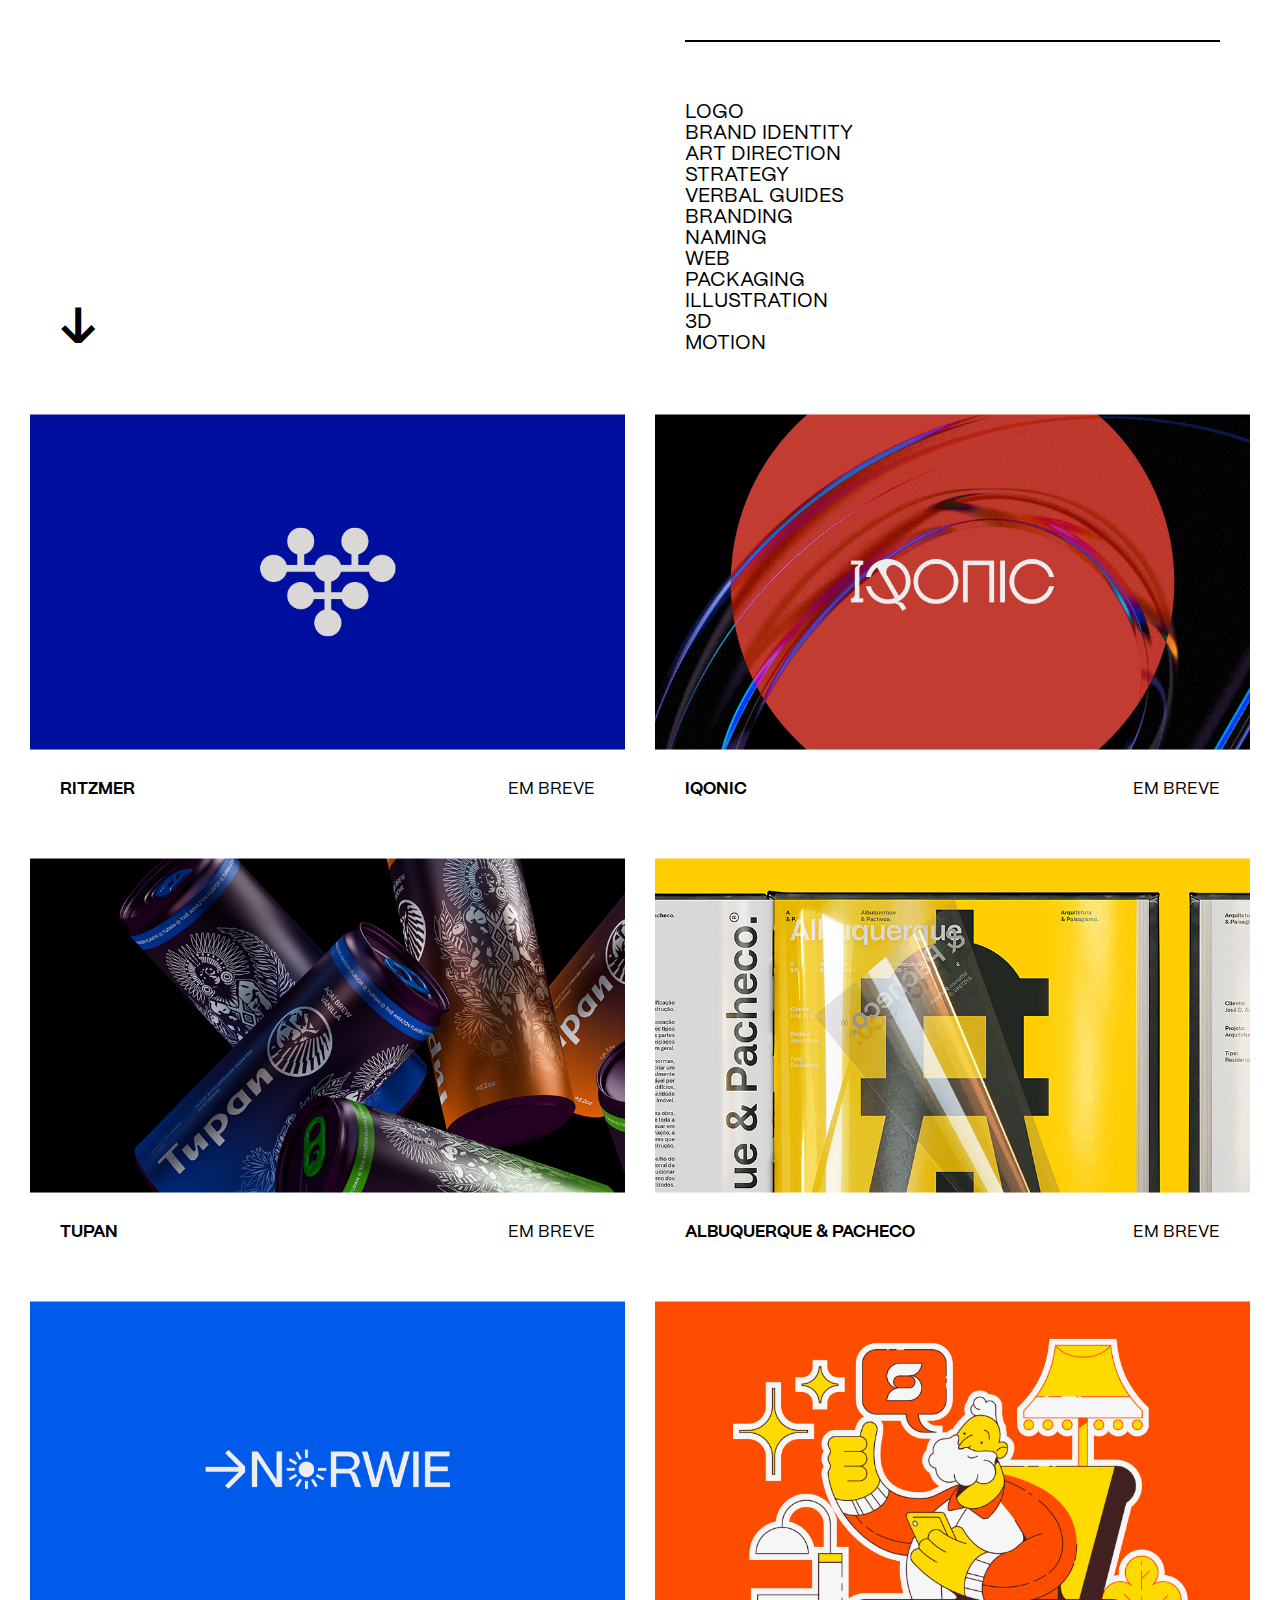
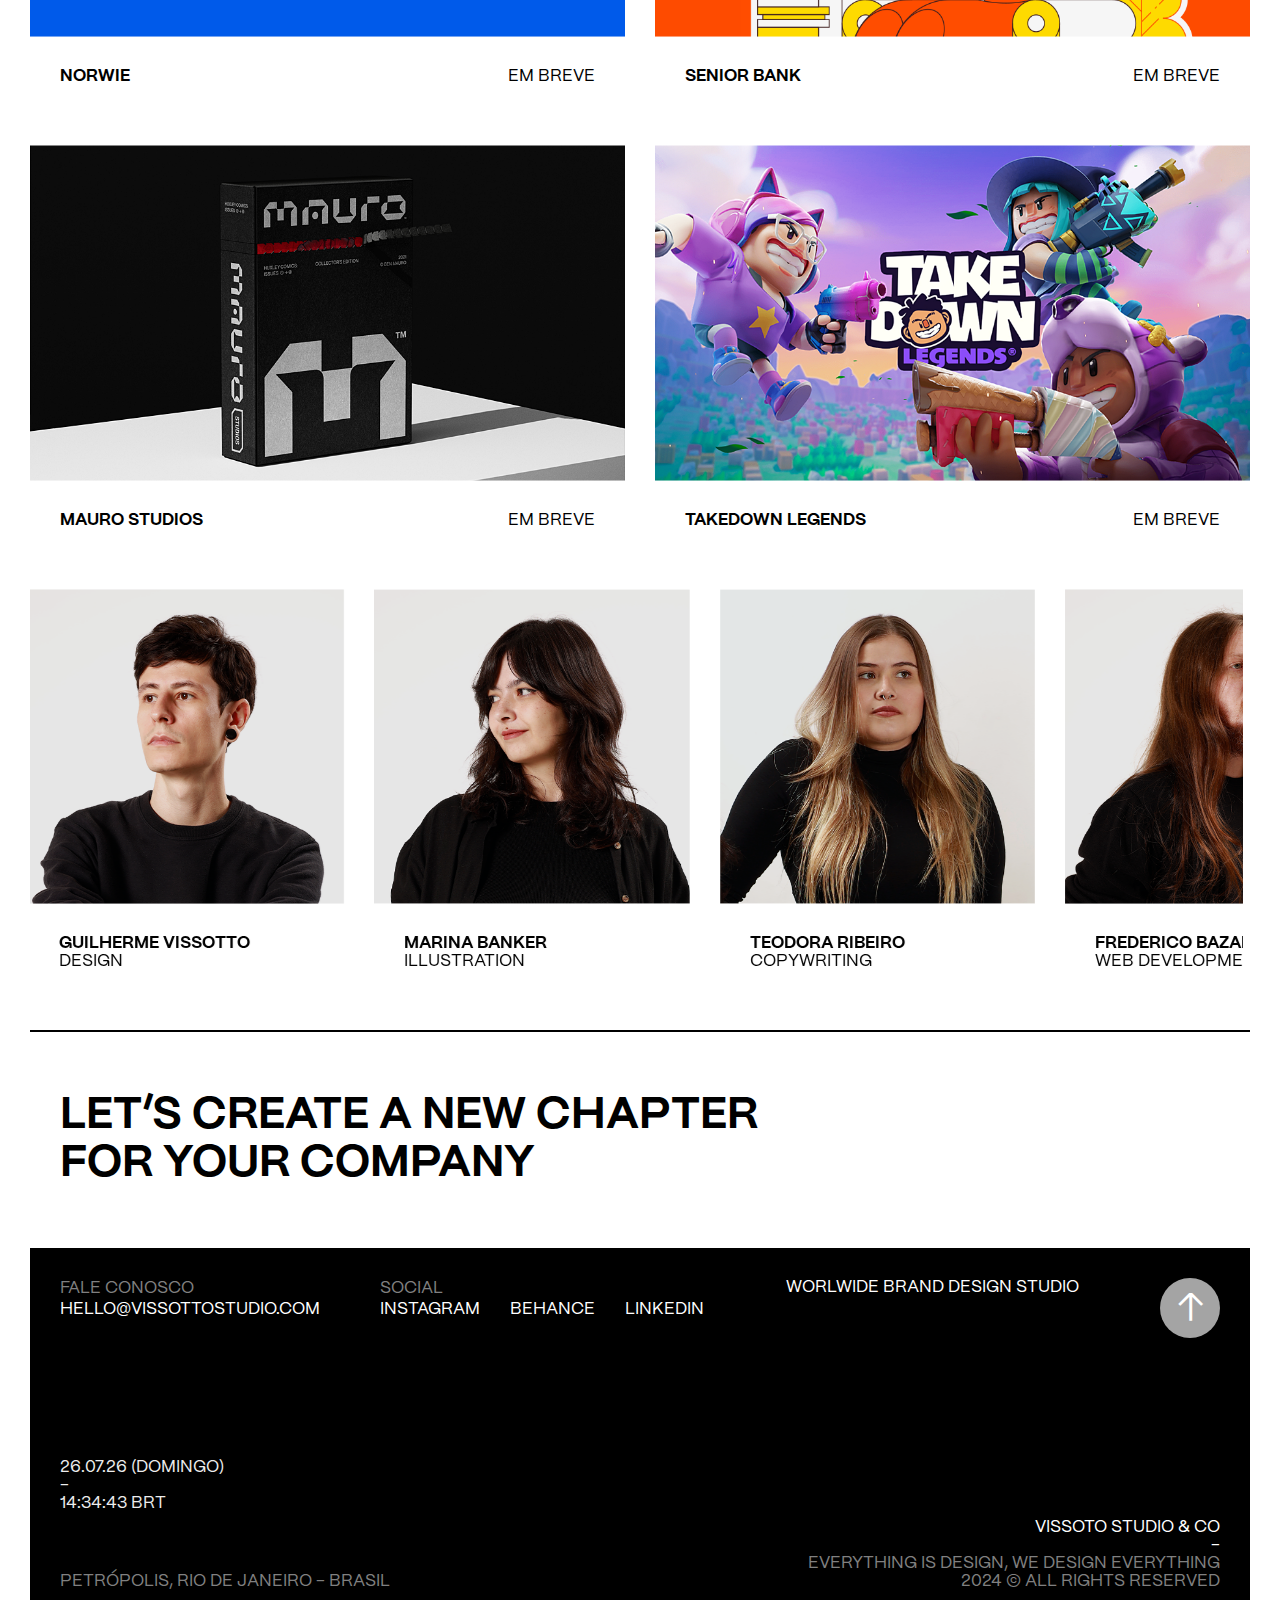
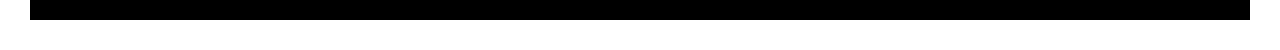
==== commit 46086569: "refix" ====
--- a/index.html
+++ b/index.html
@@ -150,7 +150,7 @@
 								<p class="svelte-1t6i3l7"><strong>MARINA BANKER</strong><br>ILLUSTRATION</p>
 							</swiper-slide> <swiper-slide><img src="/assets/home/staff/Teo.png" alt=""
 									class="svelte-1t6i3l7">
-								<p class="svelte-1t6i3l7"><strong>TEODORA RIBEIRO</strong><br>COPYWRIGHTING</p>
+								<p class="svelte-1t6i3l7"><strong>TEODORA RIBEIRO</strong><br>COPYWRITING</p>
 							</swiper-slide> <swiper-slide><img src="/assets/home/staff/Fred.png" alt=""
 									class="svelte-1t6i3l7">
 								<p class="svelte-1t6i3l7"><strong>FREDERICO BAZANO</strong><br>WEB DEVELOPMENT</p>
@@ -162,7 +162,7 @@
 								<p class="svelte-1t6i3l7"><strong>MARINA BANKER</strong><br>ILLUSTRATION</p>
 							</swiper-slide> <swiper-slide><img src="/assets/home/staff/Teo.png" alt=""
 									class="svelte-1t6i3l7">
-								<p class="svelte-1t6i3l7"><strong>TEODORA RIBEIRO</strong><br>COPYWRIGHTING</p>
+								<p class="svelte-1t6i3l7"><strong>TEODORA RIBEIRO</strong><br>COPYWRITING</p>
 							</swiper-slide> <swiper-slide><img src="/assets/home/staff/Fred.png" alt=""
 									class="svelte-1t6i3l7">
 								<p class="svelte-1t6i3l7"><strong>FREDERICO BAZANO</strong><br>WEB DEVELOPMENT</p>
